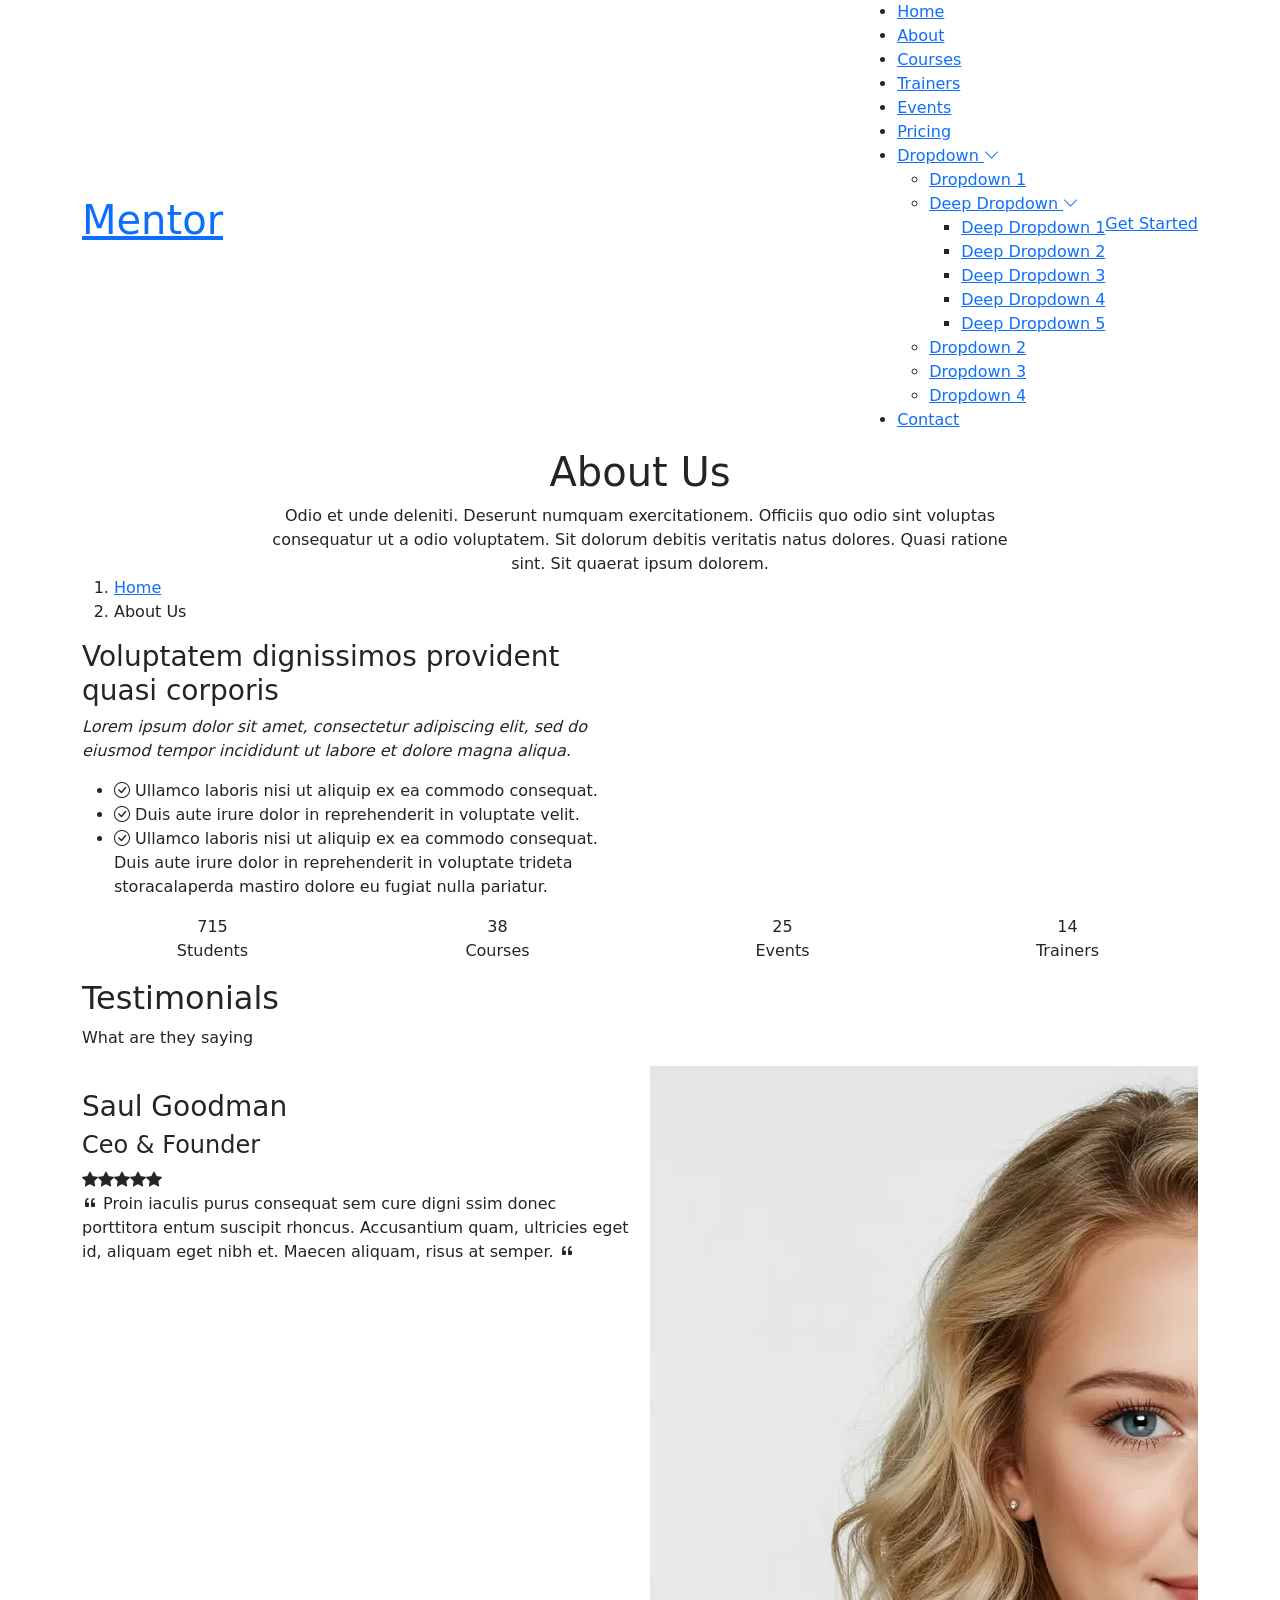
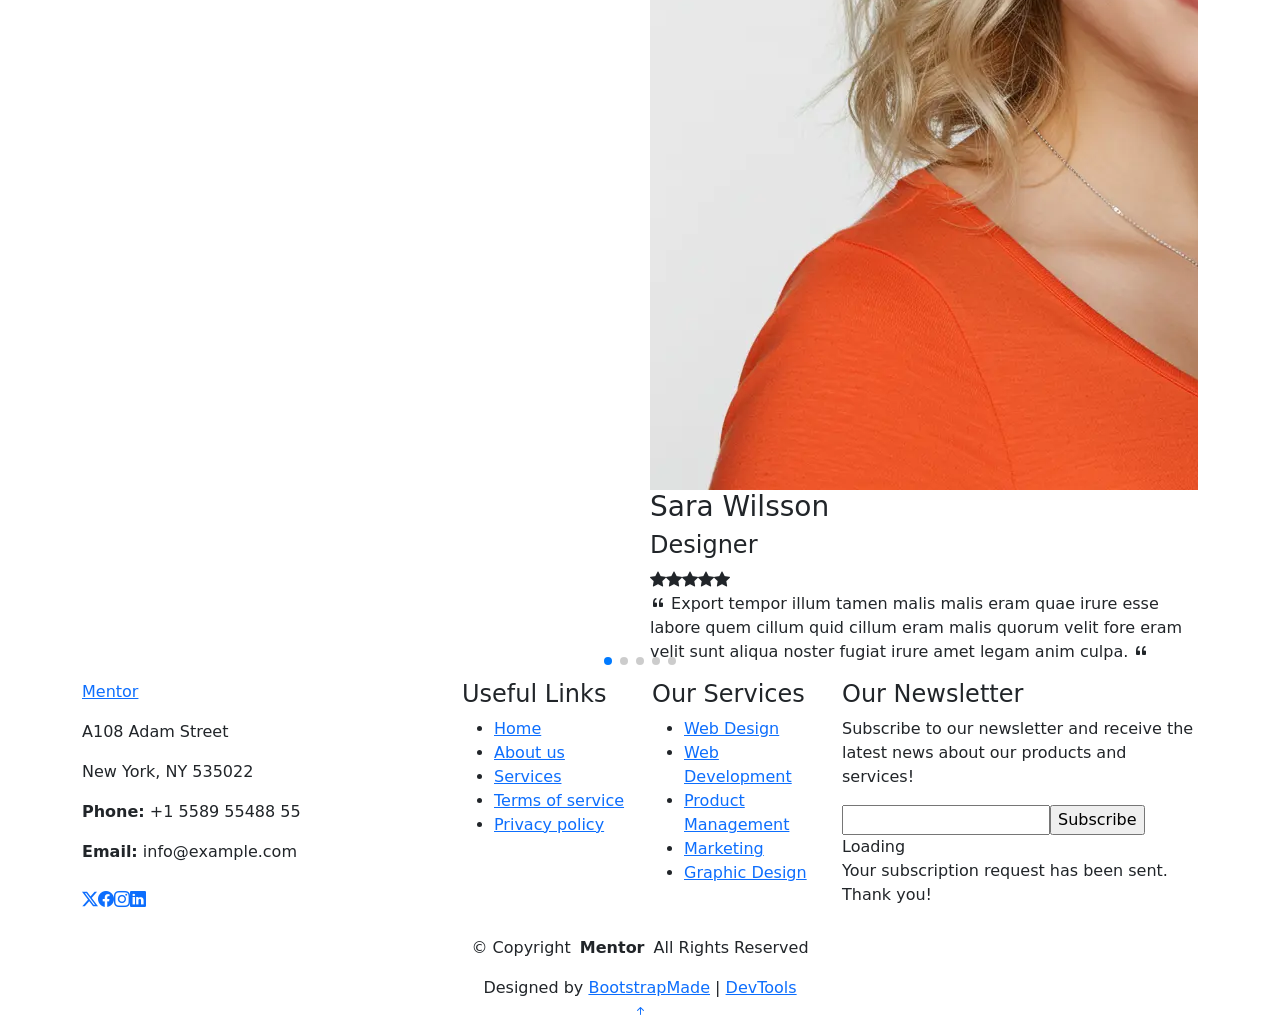
==== about.html @ 48467b6d "first commit" ====
<!DOCTYPE html>
<html lang="en">

<head>
  <meta charset="utf-8">
  <meta content="width=device-width, initial-scale=1.0" name="viewport">
  <title>About - Mentor Bootstrap Template</title>
  <meta name="description" content="">
  <meta name="keywords" content="">

  <!-- Favicons -->
  <link href="assets/img/favicon.png" rel="icon">
  <link href="assets/img/apple-touch-icon.png" rel="apple-touch-icon">

  <!-- Fonts -->
  <link href="https://fonts.googleapis.com" rel="preconnect">
  <link href="https://fonts.gstatic.com" rel="preconnect" crossorigin>
  <link href="https://fonts.googleapis.com/css2?family=Open+Sans:ital,wght@0,300;0,400;0,500;0,600;0,700;0,800;1,300;1,400;1,500;1,600;1,700;1,800&family=Poppins:ital,wght@0,100;0,200;0,300;0,400;0,500;0,600;0,700;0,800;0,900;1,100;1,200;1,300;1,400;1,500;1,600;1,700;1,800;1,900&family=Raleway:ital,wght@0,100;0,200;0,300;0,400;0,500;0,600;0,700;0,800;0,900;1,100;1,200;1,300;1,400;1,500;1,600;1,700;1,800;1,900&display=swap" rel="stylesheet">

  <!-- Vendor CSS Files -->
  <link href="assets/vendor/bootstrap/css/bootstrap.min.css" rel="stylesheet">
  <link href="assets/vendor/bootstrap-icons/bootstrap-icons.css" rel="stylesheet">
  <link href="assets/vendor/aos/aos.css" rel="stylesheet">
  <link href="assets/vendor/glightbox/css/glightbox.min.css" rel="stylesheet">
  <link href="assets/vendor/swiper/swiper-bundle.min.css" rel="stylesheet">

  <!-- Main CSS File -->
  <link href="assets/css/main.css" rel="stylesheet">

  <!-- =======================================================
  * Template Name: Mentor
  * Template URL: https://bootstrapmade.com/mentor-free-education-bootstrap-theme/
  * Updated: Jul 07 2025 with Bootstrap v5.3.7
  * Author: BootstrapMade.com
  * License: https://bootstrapmade.com/license/
  ======================================================== -->
</head>

<body class="about-page">

  <header id="header" class="header d-flex align-items-center sticky-top">
    <div class="container-fluid container-xl position-relative d-flex align-items-center">

      <a href="index.html" class="logo d-flex align-items-center me-auto">
        <!-- Uncomment the line below if you also wish to use an image logo -->
        <!-- <img src="assets/img/logo.webp" alt=""> -->
        <h1 class="sitename">Mentor</h1>
      </a>

      <nav id="navmenu" class="navmenu">
        <ul>
          <li><a href="index.html">Home<br></a></li>
          <li><a href="about.html" class="active">About</a></li>
          <li><a href="courses.html">Courses</a></li>
          <li><a href="trainers.html">Trainers</a></li>
          <li><a href="events.html">Events</a></li>
          <li><a href="pricing.html">Pricing</a></li>
          <li class="dropdown"><a href="#"><span>Dropdown</span> <i class="bi bi-chevron-down toggle-dropdown"></i></a>
            <ul>
              <li><a href="#">Dropdown 1</a></li>
              <li class="dropdown"><a href="#"><span>Deep Dropdown</span> <i class="bi bi-chevron-down toggle-dropdown"></i></a>
                <ul>
                  <li><a href="#">Deep Dropdown 1</a></li>
                  <li><a href="#">Deep Dropdown 2</a></li>
                  <li><a href="#">Deep Dropdown 3</a></li>
                  <li><a href="#">Deep Dropdown 4</a></li>
                  <li><a href="#">Deep Dropdown 5</a></li>
                </ul>
              </li>
              <li><a href="#">Dropdown 2</a></li>
              <li><a href="#">Dropdown 3</a></li>
              <li><a href="#">Dropdown 4</a></li>
            </ul>
          </li>
          <li><a href="contact.html">Contact</a></li>
        </ul>
        <i class="mobile-nav-toggle d-xl-none bi bi-list"></i>
      </nav>

      <a class="btn-getstarted" href="courses.html">Get Started</a>

    </div>
  </header>

  <main class="main">

    <!-- Page Title -->
    <div class="page-title" data-aos="fade">
      <div class="heading">
        <div class="container">
          <div class="row d-flex justify-content-center text-center">
            <div class="col-lg-8">
              <h1>About Us<br></h1>
              <p class="mb-0">Odio et unde deleniti. Deserunt numquam exercitationem. Officiis quo odio sint voluptas consequatur ut a odio voluptatem. Sit dolorum debitis veritatis natus dolores. Quasi ratione sint. Sit quaerat ipsum dolorem.</p>
            </div>
          </div>
        </div>
      </div>
      <nav class="breadcrumbs">
        <div class="container">
          <ol>
            <li><a href="index.html">Home</a></li>
            <li class="current">About Us<br></li>
          </ol>
        </div>
      </nav>
    </div><!-- End Page Title -->

    <!-- About Us Section -->
    <section id="about-us" class="section about-us">

      <div class="container">

        <div class="row gy-4">

          <div class="col-lg-6 order-1 order-lg-2" data-aos="fade-up" data-aos-delay="100">
            <img src="assets/img/about/about-1.webp" class="img-fluid" alt="">
          </div>

          <div class="col-lg-6 order-2 order-lg-1 content" data-aos="fade-up" data-aos-delay="200">
            <h3>Voluptatem dignissimos provident quasi corporis</h3>
            <p class="fst-italic">
              Lorem ipsum dolor sit amet, consectetur adipiscing elit, sed do eiusmod tempor incididunt ut labore et dolore
              magna aliqua.
            </p>
            <ul>
              <li><i class="bi bi-check-circle"></i> <span>Ullamco laboris nisi ut aliquip ex ea commodo consequat.</span></li>
              <li><i class="bi bi-check-circle"></i> <span>Duis aute irure dolor in reprehenderit in voluptate velit.</span></li>
              <li><i class="bi bi-check-circle"></i> <span>Ullamco laboris nisi ut aliquip ex ea commodo consequat. Duis aute irure dolor in reprehenderit in voluptate trideta storacalaperda mastiro dolore eu fugiat nulla pariatur.</span></li>
            </ul>
          </div>

        </div>

      </div>

    </section><!-- /About Us Section -->

    <!-- Counts Section -->
    <section id="counts" class="section counts light-background">

      <div class="container" data-aos="fade-up" data-aos-delay="100">

        <div class="row gy-4">

          <div class="col-lg-3 col-md-6">
            <div class="stats-item text-center w-100 h-100">
              <span data-purecounter-start="0" data-purecounter-end="1232" data-purecounter-duration="1" class="purecounter"></span>
              <p>Students</p>
            </div>
          </div><!-- End Stats Item -->

          <div class="col-lg-3 col-md-6">
            <div class="stats-item text-center w-100 h-100">
              <span data-purecounter-start="0" data-purecounter-end="64" data-purecounter-duration="1" class="purecounter"></span>
              <p>Courses</p>
            </div>
          </div><!-- End Stats Item -->

          <div class="col-lg-3 col-md-6">
            <div class="stats-item text-center w-100 h-100">
              <span data-purecounter-start="0" data-purecounter-end="42" data-purecounter-duration="1" class="purecounter"></span>
              <p>Events</p>
            </div>
          </div><!-- End Stats Item -->

          <div class="col-lg-3 col-md-6">
            <div class="stats-item text-center w-100 h-100">
              <span data-purecounter-start="0" data-purecounter-end="24" data-purecounter-duration="1" class="purecounter"></span>
              <p>Trainers</p>
            </div>
          </div><!-- End Stats Item -->

        </div>

      </div>

    </section><!-- /Counts Section -->

    <!-- Testimonials Section -->
    <section id="testimonials" class="testimonials section">

      <!-- Section Title -->
      <div class="container section-title" data-aos="fade-up">
        <h2>Testimonials</h2>
        <p>What are they saying</p>
      </div><!-- End Section Title -->

      <div class="container" data-aos="fade-up" data-aos-delay="100">

        <div class="swiper init-swiper">
          <script type="application/json" class="swiper-config">
            {
              "loop": true,
              "speed": 600,
              "autoplay": {
                "delay": 5000
              },
              "slidesPerView": "auto",
              "pagination": {
                "el": ".swiper-pagination",
                "type": "bullets",
                "clickable": true
              },
              "breakpoints": {
                "320": {
                  "slidesPerView": 1,
                  "spaceBetween": 40
                },
                "1200": {
                  "slidesPerView": 2,
                  "spaceBetween": 20
                }
              }
            }
          </script>
          <div class="swiper-wrapper">

            <div class="swiper-slide">
              <div class="testimonial-wrap">
                <div class="testimonial-item">
                  <img src="assets/img/person/person-m-9.webp" class="testimonial-img" alt="">
                  <h3>Saul Goodman</h3>
                  <h4>Ceo &amp; Founder</h4>
                  <div class="stars">
                    <i class="bi bi-star-fill"></i><i class="bi bi-star-fill"></i><i class="bi bi-star-fill"></i><i class="bi bi-star-fill"></i><i class="bi bi-star-fill"></i>
                  </div>
                  <p>
                    <i class="bi bi-quote quote-icon-left"></i>
                    <span>Proin iaculis purus consequat sem cure digni ssim donec porttitora entum suscipit rhoncus. Accusantium quam, ultricies eget id, aliquam eget nibh et. Maecen aliquam, risus at semper.</span>
                    <i class="bi bi-quote quote-icon-right"></i>
                  </p>
                </div>
              </div>
            </div><!-- End testimonial item -->

            <div class="swiper-slide">
              <div class="testimonial-wrap">
                <div class="testimonial-item">
                  <img src="assets/img/person/person-f-5.webp" class="testimonial-img" alt="">
                  <h3>Sara Wilsson</h3>
                  <h4>Designer</h4>
                  <div class="stars">
                    <i class="bi bi-star-fill"></i><i class="bi bi-star-fill"></i><i class="bi bi-star-fill"></i><i class="bi bi-star-fill"></i><i class="bi bi-star-fill"></i>
                  </div>
                  <p>
                    <i class="bi bi-quote quote-icon-left"></i>
                    <span>Export tempor illum tamen malis malis eram quae irure esse labore quem cillum quid cillum eram malis quorum velit fore eram velit sunt aliqua noster fugiat irure amet legam anim culpa.</span>
                    <i class="bi bi-quote quote-icon-right"></i>
                  </p>
                </div>
              </div>
            </div><!-- End testimonial item -->

            <div class="swiper-slide">
              <div class="testimonial-wrap">
                <div class="testimonial-item">
                  <img src="assets/img/person/person-f-12.webp" class="testimonial-img" alt="">
                  <h3>Jena Karlis</h3>
                  <h4>Store Owner</h4>
                  <div class="stars">
                    <i class="bi bi-star-fill"></i><i class="bi bi-star-fill"></i><i class="bi bi-star-fill"></i><i class="bi bi-star-fill"></i><i class="bi bi-star-fill"></i>
                  </div>
                  <p>
                    <i class="bi bi-quote quote-icon-left"></i>
                    <span>Enim nisi quem export duis labore cillum quae magna enim sint quorum nulla quem veniam duis minim tempor labore quem eram duis noster aute amet eram fore quis sint minim.</span>
                    <i class="bi bi-quote quote-icon-right"></i>
                  </p>
                </div>
              </div>
            </div><!-- End testimonial item -->

            <div class="swiper-slide">
              <div class="testimonial-wrap">
                <div class="testimonial-item">
                  <img src="assets/img/person/person-m-12.webp" class="testimonial-img" alt="">
                  <h3>Matt Brandon</h3>
                  <h4>Freelancer</h4>
                  <div class="stars">
                    <i class="bi bi-star-fill"></i><i class="bi bi-star-fill"></i><i class="bi bi-star-fill"></i><i class="bi bi-star-fill"></i><i class="bi bi-star-fill"></i>
                  </div>
                  <p>
                    <i class="bi bi-quote quote-icon-left"></i>
                    <span>Fugiat enim eram quae cillum dolore dolor amet nulla culpa multos export minim fugiat minim velit minim dolor enim duis veniam ipsum anim magna sunt elit fore quem dolore labore illum veniam.</span>
                    <i class="bi bi-quote quote-icon-right"></i>
                  </p>
                </div>
              </div>
            </div><!-- End testimonial item -->

            <div class="swiper-slide">
              <div class="testimonial-wrap">
                <div class="testimonial-item">
                  <img src="assets/img/person/person-m-13.webp" class="testimonial-img" alt="">
                  <h3>John Larson</h3>
                  <h4>Entrepreneur</h4>
                  <div class="stars">
                    <i class="bi bi-star-fill"></i><i class="bi bi-star-fill"></i><i class="bi bi-star-fill"></i><i class="bi bi-star-fill"></i><i class="bi bi-star-fill"></i>
                  </div>
                  <p>
                    <i class="bi bi-quote quote-icon-left"></i>
                    <span>Quis quorum aliqua sint quem legam fore sunt eram irure aliqua veniam tempor noster veniam enim culpa labore duis sunt culpa nulla illum cillum fugiat legam esse veniam culpa fore nisi cillum quid.</span>
                    <i class="bi bi-quote quote-icon-right"></i>
                  </p>
                </div>
              </div>
            </div><!-- End testimonial item -->

          </div>
          <div class="swiper-pagination"></div>
        </div>

      </div>

    </section><!-- /Testimonials Section -->

  </main>

  <footer id="footer" class="footer position-relative light-background">

    <div class="container footer-top">
      <div class="row gy-4">
        <div class="col-lg-4 col-md-6 footer-about">
          <a href="index.html" class="logo d-flex align-items-center">
            <span class="sitename">Mentor</span>
          </a>
          <div class="footer-contact pt-3">
            <p>A108 Adam Street</p>
            <p>New York, NY 535022</p>
            <p class="mt-3"><strong>Phone:</strong> <span>+1 5589 55488 55</span></p>
            <p><strong>Email:</strong> <span>info@example.com</span></p>
          </div>
          <div class="social-links d-flex mt-4">
            <a href=""><i class="bi bi-twitter-x"></i></a>
            <a href=""><i class="bi bi-facebook"></i></a>
            <a href=""><i class="bi bi-instagram"></i></a>
            <a href=""><i class="bi bi-linkedin"></i></a>
          </div>
        </div>

        <div class="col-lg-2 col-md-3 footer-links">
          <h4>Useful Links</h4>
          <ul>
            <li><a href="#">Home</a></li>
            <li><a href="#">About us</a></li>
            <li><a href="#">Services</a></li>
            <li><a href="#">Terms of service</a></li>
            <li><a href="#">Privacy policy</a></li>
          </ul>
        </div>

        <div class="col-lg-2 col-md-3 footer-links">
          <h4>Our Services</h4>
          <ul>
            <li><a href="#">Web Design</a></li>
            <li><a href="#">Web Development</a></li>
            <li><a href="#">Product Management</a></li>
            <li><a href="#">Marketing</a></li>
            <li><a href="#">Graphic Design</a></li>
          </ul>
        </div>

        <div class="col-lg-4 col-md-12 footer-newsletter">
          <h4>Our Newsletter</h4>
          <p>Subscribe to our newsletter and receive the latest news about our products and services!</p>
          <form action="#" method="post" class="email-form">
            <div class="newsletter-form"><input type="email" name="email"><input type="submit" value="Subscribe"></div>
            <div class="loading">Loading</div>
            <div class="error-message"></div>
            <div class="sent-message">Your subscription request has been sent. Thank you!</div>
          </form>
        </div>

      </div>
    </div>

    <div class="container copyright text-center mt-4">
      <p>© <span>Copyright</span> <strong class="px-1 sitename">Mentor</strong> <span>All Rights Reserved</span></p>
      <div class="credits">
        <!-- All the links in the footer should remain intact. -->
        <!-- You can delete the links only if you've purchased the pro version. -->
        <!-- Licensing information: https://bootstrapmade.com/license/ -->
        Designed by <a href="https://bootstrapmade.com/">BootstrapMade</a> | <a href="https://bootstrapmade.com/tools/">DevTools</a>
      </div>
    </div>

  </footer>

  <!-- Scroll Top -->
  <a href="#" id="scroll-top" class="scroll-top d-flex align-items-center justify-content-center"><i class="bi bi-arrow-up-short"></i></a>

  <!-- Preloader -->
  <div id="preloader"></div>

  <!-- Vendor JS Files -->
  <script src="assets/vendor/bootstrap/js/bootstrap.bundle.min.js"></script>
  <script src="assets/vendor/aos/aos.js"></script>
  <script src="assets/vendor/glightbox/js/glightbox.min.js"></script>
  <script src="assets/vendor/purecounter/purecounter_vanilla.js"></script>
  <script src="assets/vendor/swiper/swiper-bundle.min.js"></script>

  <!-- Main JS File -->
  <script src="assets/js/main.js"></script>

</body>

</html>
---- assets/css/main.css ----
/**
* Template Name: Mentor
* Template URL: https://bootstrapmade.com/mentor-free-education-bootstrap-theme/
* Updated: Jul 07 2025 with Bootstrap v5.3.7
* Author: BootstrapMade.com
* License: https://bootstrapmade.com/license/
*/

/*--------------------------------------------------------------
# Font & Color Variables
# Help: https://bootstrapmade.com/color-system/
--------------------------------------------------------------*/
/* Fonts */
:root {
  --default-font: "Open Sans",  system-ui, -apple-system, "Segoe UI", Roboto, "Helvetica Neue", Arial, "Noto Sans", "Liberation Sans", sans-serif, "Apple Color Emoji", "Segoe UI Emoji", "Segoe UI Symbol", "Noto Color Emoji";
  --heading-font: "Raleway",  sans-serif;
  --nav-font: "Poppins",  sans-serif;
}

/* Global Colors - The following color variables are used throughout the website. Updating them here will change the color scheme of the entire website */
:root { 
  --background-color: #ffffff; /* Background color for the entire website, including individual sections */
  --default-color: #444444; /* Default color used for the majority of the text content across the entire website */
  --heading-color: #37423b; /* Color for headings, subheadings and title throughout the website */
  --accent-color: #5fcf80; /* Accent color that represents your brand on the website. It's used for buttons, links, and other elements that need to stand out */
  --surface-color: #ffffff; /* The surface color is used as a background of boxed elements within sections, such as cards, icon boxes, or other elements that require a visual separation from the global background. */
  --contrast-color: #ffffff; /* Contrast color for text, ensuring readability against backgrounds of accent, heading, or default colors. */
}

/* Nav Menu Colors - The following color variables are used specifically for the navigation menu. They are separate from the global colors to allow for more customization options */
:root {
  --nav-color: #272828;  /* The default color of the main navmenu links */
  --nav-hover-color: #5fcf80; /* Applied to main navmenu links when they are hovered over or active */
  --nav-mobile-background-color: #ffffff; /* Used as the background color for mobile navigation menu */
  --nav-dropdown-background-color: #ffffff; /* Used as the background color for dropdown items that appear when hovering over primary navigation items */
  --nav-dropdown-color: #272828; /* Used for navigation links of the dropdown items in the navigation menu. */
  --nav-dropdown-hover-color: #5fcf80; /* Similar to --nav-hover-color, this color is applied to dropdown navigation links when they are hovered over. */
}

/* Color Presets - These classes override global colors when applied to any section or element, providing reuse of the sam color scheme. */

.light-background {
  --background-color: #f9f9f9;
  --surface-color: #ffffff;
}

.dark-background {
  --background-color: #060606;
  --default-color: #ffffff;
  --heading-color: #ffffff;
  --surface-color: #252525;
  --contrast-color: #ffffff;
}

/* Smooth scroll */
:root {
  scroll-behavior: smooth;
}

/*--------------------------------------------------------------
# General Styling & Shared Classes
--------------------------------------------------------------*/
body {
  color: var(--default-color);
  background-color: var(--background-color);
  font-family: var(--default-font);
}

a {
  color: var(--accent-color);
  text-decoration: none;
  transition: 0.3s;
}

a:hover {
  color: color-mix(in srgb, var(--accent-color), transparent 25%);
  text-decoration: none;
}

h1,
h2,
h3,
h4,
h5,
h6 {
  color: var(--heading-color);
  font-family: var(--heading-font);
}

/* Email Form Messages
------------------------------*/
.email-form .error-message {
  display: none;
  background: #df1529;
  color: #ffffff;
  text-align: left;
  padding: 15px;
  margin-bottom: 24px;
  font-weight: 600;
}

.email-form .sent-message {
  display: none;
  color: #ffffff;
  background: #059652;
  text-align: center;
  padding: 15px;
  margin-bottom: 24px;
  font-weight: 600;
}

.email-form .loading {
  display: none;
  background: var(--surface-color);
  text-align: center;
  padding: 15px;
  margin-bottom: 24px;
}

.email-form .loading:before {
  content: "";
  display: inline-block;
  border-radius: 50%;
  width: 24px;
  height: 24px;
  margin: 0 10px -6px 0;
  border: 3px solid var(--accent-color);
  border-top-color: var(--surface-color);
  animation: email-form-loading 1s linear infinite;
}

@keyframes email-form-loading {
  0% {
    transform: rotate(0deg);
  }

  100% {
    transform: rotate(360deg);
  }
}

/* Pulsating Play Button
------------------------------*/
.pulsating-play-btn {
  width: 94px;
  height: 94px;
  background: radial-gradient(var(--accent-color) 50%, color-mix(in srgb, var(--accent-color), transparent 75%) 52%);
  border-radius: 50%;
  display: block;
  position: relative;
  overflow: hidden;
}

.pulsating-play-btn:before {
  content: "";
  position: absolute;
  width: 120px;
  height: 120px;
  animation-delay: 0s;
  animation: pulsate-play-btn 2s;
  animation-direction: forwards;
  animation-iteration-count: infinite;
  animation-timing-function: steps;
  opacity: 1;
  border-radius: 50%;
  border: 5px solid color-mix(in srgb, var(--accent-color), transparent 30%);
  top: -15%;
  left: -15%;
  background: rgba(198, 16, 0, 0);
}

.pulsating-play-btn:after {
  content: "";
  position: absolute;
  left: 50%;
  top: 50%;
  transform: translateX(-40%) translateY(-50%);
  width: 0;
  height: 0;
  border-top: 10px solid transparent;
  border-bottom: 10px solid transparent;
  border-left: 15px solid #fff;
  z-index: 100;
  transition: all 400ms cubic-bezier(0.55, 0.055, 0.675, 0.19);
}

.pulsating-play-btn:hover:before {
  content: "";
  position: absolute;
  left: 50%;
  top: 50%;
  transform: translateX(-40%) translateY(-50%);
  width: 0;
  height: 0;
  border: none;
  border-top: 10px solid transparent;
  border-bottom: 10px solid transparent;
  border-left: 15px solid #fff;
  z-index: 200;
  animation: none;
  border-radius: 0;
}

.pulsating-play-btn:hover:after {
  border-left: 15px solid var(--accent-color);
  transform: scale(20);
}

@keyframes pulsate-play-btn {
  0% {
    transform: scale(0.6, 0.6);
    opacity: 1;
  }

  100% {
    transform: scale(1, 1);
    opacity: 0;
  }
}

/*--------------------------------------------------------------
# Global Header
--------------------------------------------------------------*/
.header {
  color: var(--default-color);
  background-color: var(--background-color);
  padding: 15px 0;
  transition: all 0.5s;
  z-index: 997;
}

.header .logo {
  line-height: 1;
}

.header .logo img {
  max-height: 36px;
  margin-right: 8px;
}

.header .logo h1 {
  font-weight: 700;
  font-size: 30px;
  margin: 0;
  letter-spacing: 1px;
  text-transform: uppercase;
  color: var(--accent-color);
}

.header .btn-getstarted,
.header .btn-getstarted:focus {
  color: var(--contrast-color);
  background: var(--accent-color);
  font-size: 14px;
  padding: 8px 25px;
  margin: 0 0 0 30px;
  border-radius: 50px;
  transition: 0.3s;
}

.header .btn-getstarted:hover,
.header .btn-getstarted:focus:hover {
  color: var(--contrast-color);
  background: color-mix(in srgb, var(--accent-color), transparent 15%);
}

@media (max-width: 1200px) {
  .header .logo {
    order: 1;
  }

  .header .btn-getstarted {
    order: 2;
    margin: 0 15px 0 0;
    padding: 6px 15px;
  }

  .header .navmenu {
    order: 3;
  }
}

.scrolled .header {
  box-shadow: 0px 0 18px rgba(0, 0, 0, 0.1);
}

/*--------------------------------------------------------------
# Navigation Menu
--------------------------------------------------------------*/
/* Navmenu - Desktop */
@media (min-width: 1200px) {
  .navmenu {
    padding: 0;
  }

  .navmenu ul {
    margin: 0;
    padding: 0;
    display: flex;
    list-style: none;
    align-items: center;
  }

  .navmenu li {
    position: relative;
  }

  .navmenu a,
  .navmenu a:focus {
    color: var(--nav-color);
    padding: 18px 15px;
    font-size: 16px;
    font-family: var(--nav-font);
    font-weight: 400;
    display: flex;
    align-items: center;
    justify-content: space-between;
    white-space: nowrap;
    transition: 0.3s;
  }

  .navmenu a i,
  .navmenu a:focus i {
    font-size: 12px;
    line-height: 0;
    margin-left: 5px;
    transition: 0.3s;
  }

  .navmenu li:last-child a {
    padding-right: 0;
  }

  .navmenu li:hover>a,
  .navmenu .active,
  .navmenu .active:focus {
    color: var(--nav-hover-color);
  }

  .navmenu .dropdown ul {
    margin: 0;
    padding: 10px 0;
    background: var(--nav-dropdown-background-color);
    display: block;
    position: absolute;
    visibility: hidden;
    left: 14px;
    top: 130%;
    opacity: 0;
    transition: 0.3s;
    border-radius: 4px;
    z-index: 99;
    box-shadow: 0px 0px 30px rgba(0, 0, 0, 0.1);
  }

  .navmenu .dropdown ul li {
    min-width: 200px;
  }

  .navmenu .dropdown ul a {
    padding: 10px 20px;
    font-size: 15px;
    text-transform: none;
    color: var(--nav-dropdown-color);
  }

  .navmenu .dropdown ul a i {
    font-size: 12px;
  }

  .navmenu .dropdown ul a:hover,
  .navmenu .dropdown ul .active:hover,
  .navmenu .dropdown ul li:hover>a {
    color: var(--nav-dropdown-hover-color);
  }

  .navmenu .dropdown:hover>ul {
    opacity: 1;
    top: 100%;
    visibility: visible;
  }

  .navmenu .dropdown .dropdown ul {
    top: 0;
    left: -90%;
    visibility: hidden;
  }

  .navmenu .dropdown .dropdown:hover>ul {
    opacity: 1;
    top: 0;
    left: -100%;
    visibility: visible;
  }
}

/* Navmenu - Mobile */
@media (max-width: 1199px) {
  .mobile-nav-toggle {
    color: var(--nav-color);
    font-size: 28px;
    line-height: 0;
    margin-right: 10px;
    cursor: pointer;
    transition: color 0.3s;
  }

  .navmenu {
    padding: 0;
    z-index: 9997;
  }

  .navmenu ul {
    display: none;
    list-style: none;
    position: absolute;
    inset: 60px 20px 20px 20px;
    padding: 10px 0;
    margin: 0;
    border-radius: 6px;
    background-color: var(--nav-mobile-background-color);
    border: 1px solid color-mix(in srgb, var(--default-color), transparent 90%);
    box-shadow: none;
    overflow-y: auto;
    transition: 0.3s;
    z-index: 9998;
  }

  .navmenu a,
  .navmenu a:focus {
    color: var(--nav-dropdown-color);
    padding: 10px 20px;
    font-family: var(--nav-font);
    font-size: 17px;
    font-weight: 500;
    display: flex;
    align-items: center;
    justify-content: space-between;
    white-space: nowrap;
    transition: 0.3s;
  }

  .navmenu a i,
  .navmenu a:focus i {
    font-size: 12px;
    line-height: 0;
    margin-left: 5px;
    width: 30px;
    height: 30px;
    display: flex;
    align-items: center;
    justify-content: center;
    border-radius: 50%;
    transition: 0.3s;
    background-color: color-mix(in srgb, var(--accent-color), transparent 90%);
  }

  .navmenu a i:hover,
  .navmenu a:focus i:hover {
    background-color: var(--accent-color);
    color: var(--contrast-color);
  }

  .navmenu a:hover,
  .navmenu .active,
  .navmenu .active:focus {
    color: var(--nav-dropdown-hover-color);
  }

  .navmenu .active i,
  .navmenu .active:focus i {
    background-color: var(--accent-color);
    color: var(--contrast-color);
    transform: rotate(180deg);
  }

  .navmenu .dropdown ul {
    position: static;
    display: none;
    z-index: 99;
    padding: 10px 0;
    margin: 10px 20px;
    background-color: var(--nav-dropdown-background-color);
    transition: all 0.5s ease-in-out;
  }

  .navmenu .dropdown ul ul {
    background-color: rgba(33, 37, 41, 0.1);
  }

  .navmenu .dropdown>.dropdown-active {
    display: block;
    background-color: rgba(33, 37, 41, 0.03);
  }

  .mobile-nav-active {
    overflow: hidden;
  }

  .mobile-nav-active .mobile-nav-toggle {
    color: #fff;
    position: absolute;
    font-size: 32px;
    top: 15px;
    right: 15px;
    margin-right: 0;
    z-index: 9999;
  }

  .mobile-nav-active .navmenu {
    position: fixed;
    overflow: hidden;
    inset: 0;
    background: rgba(33, 37, 41, 0.8);
    transition: 0.3s;
  }

  .mobile-nav-active .navmenu>ul {
    display: block;
  }
}

/*--------------------------------------------------------------
# Global Footer
--------------------------------------------------------------*/
.footer {
  color: var(--default-color);
  background-color: var(--background-color);
  font-size: 14px;
  padding-bottom: 50px;
  position: relative;
}

.footer .footer-top {
  padding-top: 50px;
}

.footer .footer-about .logo {
  margin-bottom: 0;
}

.footer .footer-about .logo img {
  max-height: 40px;
  margin-right: 6px;
}

.footer .footer-about .logo span {
  font-size: 26px;
  font-weight: 700;
  letter-spacing: 1px;
  font-family: var(--heading-font);
  color: var(--heading-color);
}

.footer .footer-about p {
  font-size: 14px;
  font-family: var(--heading-font);
}

.footer .social-links a {
  display: flex;
  align-items: center;
  justify-content: center;
  width: 40px;
  height: 40px;
  border-radius: 50%;
  border: 1px solid color-mix(in srgb, var(--default-color), transparent 50%);
  font-size: 16px;
  color: color-mix(in srgb, var(--default-color), transparent 30%);
  margin-right: 10px;
  transition: 0.3s;
}

.footer .social-links a:hover {
  color: var(--accent-color);
  border-color: var(--accent-color);
}

.footer h4 {
  font-size: 16px;
  font-weight: bold;
  position: relative;
  padding-bottom: 12px;
}

.footer .footer-links {
  margin-bottom: 30px;
}

.footer .footer-links ul {
  list-style: none;
  padding: 0;
  margin: 0;
}

.footer .footer-links ul i {
  padding-right: 2px;
  font-size: 12px;
  line-height: 0;
}

.footer .footer-links ul li {
  padding: 10px 0;
  display: flex;
  align-items: center;
}

.footer .footer-links ul li:first-child {
  padding-top: 0;
}

.footer .footer-links ul a {
  color: color-mix(in srgb, var(--default-color), transparent 30%);
  display: inline-block;
  line-height: 1;
}

.footer .footer-links ul a:hover {
  color: var(--accent-color);
}

.footer .footer-contact p {
  margin-bottom: 5px;
}

.footer .footer-newsletter .newsletter-form {
  margin-top: 30px;
  margin-bottom: 15px;
  padding: 6px 8px;
  position: relative;
  border-radius: 50px;
  border: 1px solid color-mix(in srgb, var(--default-color), transparent 80%);
  display: flex;
  background-color: var(--surface-color);
  transition: 0.3s;
}

.footer .footer-newsletter .newsletter-form:focus-within {
  border-color: var(--accent-color);
}

.footer .footer-newsletter .newsletter-form input[type=email] {
  border: 0;
  padding: 4px 8px;
  width: 100%;
  background-color: var(--surface-color);
  color: var(--default-color);
}

.footer .footer-newsletter .newsletter-form input[type=email]:focus-visible {
  outline: none;
}

.footer .footer-newsletter .newsletter-form input[type=submit] {
  border: 0;
  font-size: 16px;
  padding: 0 20px 2px 20px;
  margin: -7px -8px -7px 0;
  background: var(--accent-color);
  color: var(--contrast-color);
  transition: 0.3s;
  border-radius: 50px;
}

.footer .footer-newsletter .newsletter-form input[type=submit]:hover {
  background: color-mix(in srgb, var(--accent-color), transparent 20%);
}

.footer .copyright {
  padding-top: 25px;
  padding-bottom: 25px;
  background-color: color-mix(in srgb, var(--default-color), transparent 95%);
}

.footer .copyright p {
  margin-bottom: 0;
}

.footer .credits {
  margin-top: 6px;
  font-size: 13px;
}

/*--------------------------------------------------------------
# Preloader
--------------------------------------------------------------*/
#preloader {
  position: fixed;
  inset: 0;
  z-index: 999999;
  overflow: hidden;
  background: var(--background-color);
  transition: all 0.6s ease-out;
}

#preloader:before {
  content: "";
  position: fixed;
  top: calc(50% - 30px);
  left: calc(50% - 30px);
  border: 6px solid #ffffff;
  border-color: var(--accent-color) transparent var(--accent-color) transparent;
  border-radius: 50%;
  width: 60px;
  height: 60px;
  animation: animate-preloader 1.5s linear infinite;
}

@keyframes animate-preloader {
  0% {
    transform: rotate(0deg);
  }

  100% {
    transform: rotate(360deg);
  }
}

/*--------------------------------------------------------------
# Scroll Top Button
--------------------------------------------------------------*/
.scroll-top {
  position: fixed;
  visibility: hidden;
  opacity: 0;
  right: 15px;
  bottom: -15px;
  z-index: 99999;
  background-color: var(--accent-color);
  width: 44px;
  height: 44px;
  border-radius: 50px;
  transition: all 0.4s;
}

.scroll-top i {
  font-size: 24px;
  color: var(--contrast-color);
  line-height: 0;
}

.scroll-top:hover {
  background-color: color-mix(in srgb, var(--accent-color), transparent 20%);
  color: var(--contrast-color);
}

.scroll-top.active {
  visibility: visible;
  opacity: 1;
  bottom: 15px;
}

/*--------------------------------------------------------------
# Disable aos animation delay on mobile devices
--------------------------------------------------------------*/
@media screen and (max-width: 768px) {
  [data-aos-delay] {
    transition-delay: 0 !important;
  }
}

/*--------------------------------------------------------------
# Global Page Titles & Breadcrumbs
--------------------------------------------------------------*/
.page-title {
  --default-color: var(--contrast-color);
  --background-color: var(--accent-color);
  --heading-color: var(--contrast-color);
  color: var(--default-color);
  background-color: var(--background-color);
  position: relative;
}

.page-title .heading {
  padding: 80px 0;
  border-top: 1px solid color-mix(in srgb, var(--default-color), transparent 90%);
}

.page-title .heading h1 {
  font-size: 38px;
  font-weight: 700;
}

.page-title nav {
  background-color: color-mix(in srgb, var(--accent-color) 90%, black 5%);
  padding: 20px 0;
}

.page-title nav a {
  color: var(--default-color);
}

.page-title nav ol {
  display: flex;
  flex-wrap: wrap;
  list-style: none;
  margin: 0;
  font-size: 16px;
  font-weight: 600;
}

.page-title nav ol li+li {
  padding-left: 10px;
}

.page-title nav ol li+li::before {
  content: "/";
  display: inline-block;
  padding-right: 10px;
  color: color-mix(in srgb, var(--default-color), transparent 70%);
}

/*--------------------------------------------------------------
# Global Sections
--------------------------------------------------------------*/
section,
.section {
  color: var(--default-color);
  background-color: var(--background-color);
  padding: 60px 0;
  scroll-margin-top: 900px;
  overflow: clip;
}

@media (max-width: 1199px) {

  section,
  .section {
    scroll-margin-top: 66px;
  }
}

/*--------------------------------------------------------------
# Global Section Titles
--------------------------------------------------------------*/
.section-title {
  padding-bottom: 60px;
  position: relative;
}

.section-title h2 {
  font-size: 14px;
  font-weight: 500;
  padding: 0;
  line-height: 1px;
  margin: 0;
  letter-spacing: 1.5px;
  text-transform: uppercase;
  color: color-mix(in srgb, var(--default-color), transparent 50%);
  position: relative;
}

.section-title h2::after {
  content: "";
  width: 120px;
  height: 1px;
  display: inline-block;
  background: var(--accent-color);
  margin: 4px 10px;
}

.section-title p {
  color: var(--heading-color);
  margin: 0;
  font-size: 36px;
  font-weight: 700;
  font-family: var(--nav-font);
  text-transform: uppercase;
}

/*--------------------------------------------------------------
# Hero Section
--------------------------------------------------------------*/
.hero {
  width: 100%;
  min-height: 80vh;
  position: relative;
  padding: 80px 0;
  display: flex;
  align-items: center;
  justify-content: center;
  color: var(--default-color);
}

.hero img {
  position: absolute;
  inset: 0;
  display: block;
  width: 100%;
  height: 100%;
  object-fit: cover;
  z-index: 1;
}

.hero:before {
  content: "";
  background: color-mix(in srgb, var(--background-color), transparent 60%);
  position: absolute;
  inset: 0;
  z-index: 2;
}

.hero .container {
  position: relative;
  z-index: 3;
}

.hero h2 {
  margin: 0;
  font-size: 48px;
  font-weight: 700;
}

.hero p {
  color: color-mix(in srgb, var(--default-color), transparent 20%);
  margin: 10px 0 0 0;
  font-size: 24px;
}

.hero .btn-get-started {
  font-weight: 500;
  font-size: 15px;
  letter-spacing: 1px;
  display: inline-block;
  padding: 8px 35px 10px 35px;
  border-radius: 50px;
  transition: 0.4s;
  margin-top: 30px;
  border: 2px solid var(--default-color);
  color: var(--default-color);
}

.hero .btn-get-started:hover {
  background: var(--accent-color);
  border: 2px solid var(--accent-color);
}

@media (max-width: 768px) {
  .hero h2 {
    font-size: 32px;
  }

  .hero p {
    font-size: 18px;
  }
}

/*--------------------------------------------------------------
# About Section
--------------------------------------------------------------*/
.about .content h3 {
  font-size: 2rem;
  font-weight: 700;
}

.about .content ul {
  list-style: none;
  padding: 0;
}

.about .content ul li {
  padding-bottom: 10px;
}

.about .content ul i {
  font-size: 1.25rem;
  margin-right: 4px;
  color: var(--accent-color);
}

.about .content p:last-child {
  margin-bottom: 0;
}

.about .content .read-more {
  background: var(--accent-color);
  color: var(--contrast-color);
  font-family: var(--heading-font);
  font-weight: 500;
  font-size: 15px;
  letter-spacing: 1px;
  padding: 10px 24px 12px 24px;
  border-radius: 50px;
  transition: 0.3s;
  display: inline-flex;
  align-items: center;
  justify-content: center;
}

.about .content .read-more i {
  font-size: 18px;
  margin-left: 5px;
  line-height: 0;
  transition: 0.3s;
}

.about .content .read-more:hover {
  background: color-mix(in srgb, var(--accent-color), transparent 20%);
  padding-right: 19px;
}

.about .content .read-more:hover i {
  margin-left: 10px;
}

/*--------------------------------------------------------------
# Counts Section
--------------------------------------------------------------*/
.counts {
  padding: 25px 0;
}

.counts .stats-item {
  padding: 30px;
  width: 100%;
}

.counts .stats-item span {
  font-size: 48px;
  display: block;
  color: var(--accent-color);
  font-weight: 700;
}

.counts .stats-item p {
  color: color-mix(in srgb, var(--default-color), transparent 40%);
  padding: 0;
  margin: 0;
  font-family: var(--heading-font);
  font-size: 15px;
  font-weight: 600;
}

/*--------------------------------------------------------------
# Why Us Section
--------------------------------------------------------------*/
.why-us .why-box {
  color: var(--contrast-color);
  background: var(--accent-color);
  padding: 30px;
}

.why-us .why-box h3 {
  color: var(--contrast-color);
  font-weight: 700;
  font-size: 34px;
  margin-bottom: 30px;
}

.why-us .why-box p {
  margin-bottom: 30px;
}

.why-us .why-box .more-btn {
  display: inline-block;
  background: color-mix(in srgb, var(--contrast-color), transparent 85%);
  padding: 8px 40px 10px 40px;
  color: var(--contrast-color);
  transition: all ease-in-out 0.4s;
  border-radius: 50px;
}

.why-us .why-box .more-btn i {
  font-size: 14px;
}

.why-us .why-box .more-btn:hover {
  color: var(--accent-color);
  background: var(--surface-color);
}

.why-us .icon-box {
  background-color: var(--surface-color);
  text-align: center;
  padding: 40px 30px;
  width: 100%;
  height: 100%;
  border: 1px solid color-mix(in srgb, var(--default-color), transparent 90%);
}

.why-us .icon-box i {
  color: var(--accent-color);
  font-size: 32px;
  margin-bottom: 30px;
  background: color-mix(in srgb, var(--accent-color), transparent 95%);
  border-radius: 50px;
  display: flex;
  align-items: center;
  justify-content: center;
  width: 72px;
  height: 72px;
  transition: 0.3s;
}

.why-us .icon-box h4 {
  font-size: 20px;
  font-weight: 700;
  margin: 0 0 30px 0;
}

.why-us .icon-box p {
  font-size: 15px;
  color: color-mix(in srgb, var(--default-color), transparent 30%);
}

.why-us .icon-box:hover i {
  color: var(--contrast-color);
  background: var(--accent-color);
}

/*--------------------------------------------------------------
# Features Section
--------------------------------------------------------------*/
.features {
  padding: 10px 0;
}

.features .features-item {
  background-color: var(--surface-color);
  display: flex;
  align-items: center;
  padding: 20px;
  transition: 0.3s;
  border: 1px solid color-mix(in srgb, var(--default-color), transparent 90%);
  position: relative;
}

.features .features-item i {
  font-size: 32px;
  padding-right: 10px;
  line-height: 0;
}

.features .features-item h3 {
  font-weight: 700;
  margin: 0;
  padding: 0;
  line-height: 1;
  font-size: 16px;
}

.features .features-item h3 a {
  color: var(--heading-color);
  transition: 0.3s;
}

.features .features-item:hover {
  border-color: var(--accent-color);
}

.features .features-item:hover h3 a {
  color: var(--accent-color);
}

/*--------------------------------------------------------------
# Courses Section
--------------------------------------------------------------*/
.courses .course-item {
  background-color: var(--surface-color);
  border: 1px solid color-mix(in srgb, var(--default-color), transparent 90%);
  border-radius: 5px;
}

.courses .course-content {
  padding: 15px;
}

.courses .course-content h3 {
  font-weight: 700;
  font-size: 20px;
}

.courses .course-content h3 a {
  color: var(--heading-color);
  transition: 0.3s;
}

.courses .course-content h3 a:hover {
  color: var(--accent-color);
}

.courses .course-content .category {
  background: var(--accent-color);
  color: var(--contrast-color);
  font-size: 14px;
  padding: 6px 14px;
  margin: 0;
  border-radius: 5px;
}

.courses .course-content .price {
  margin: 0;
  font-weight: 700;
  font-size: 18px;
  color: color-mix(in srgb, var(--default-color), transparent 20%);
}

.courses .course-content .description {
  font-size: 14px;
  color: color-mix(in srgb, var(--default-color), transparent 20%);
}

.courses .trainer {
  padding-top: 15px;
  border-top: 1px solid color-mix(in srgb, var(--default-color), transparent 90%);
}

.courses .trainer .trainer-profile img {
  max-width: 50px;
  border-radius: 50px;
}

.courses .trainer .trainer-profile .trainer-link {
  padding-left: 10px;
  font-weight: 600;
  font-size: 16px;
  color: color-mix(in srgb, var(--default-color), transparent 20%);
  transition: 0.3s;
}

.courses .trainer .trainer-profile .trainer-link:hover {
  color: var(--accent-color);
}

.courses .trainer .trainer-rank {
  font-size: 18px;
  color: color-mix(in srgb, var(--default-color), transparent 60%);
}

.courses .trainer .trainer-rank .user-icon {
  font-size: 22px;
}

/*--------------------------------------------------------------
# Trainers Index Section
--------------------------------------------------------------*/
.trainers-index .member {
  background-color: var(--surface-color);
  border: 1px solid color-mix(in srgb, var(--default-color), transparent 90%);
  text-align: center;
  margin-bottom: 20px;
}

.trainers-index .member img {
  margin: -1px -1px 30px -1px;
}

.trainers-index .member .member-content {
  padding: 0 20px 30px 20px;
}

.trainers-index .member h4 {
  font-weight: 700;
  margin-bottom: 2px;
  font-size: 18px;
}

.trainers-index .member span {
  font-style: italic;
  display: block;
  font-size: 13px;
  color: color-mix(in srgb, var(--default-color), transparent 20%);
}

.trainers-index .member p {
  padding-top: 10px;
  font-size: 14px;
  font-style: italic;
  color: color-mix(in srgb, var(--default-color), transparent 40%);
}

.trainers-index .member .social {
  margin-top: 15px;
}

.trainers-index .member .social a {
  color: color-mix(in srgb, var(--default-color), transparent 60%);
  transition: 0.3s;
}

.trainers-index .member .social a:hover {
  color: var(--accent-color);
}

.trainers-index .member .social i {
  font-size: 18px;
  margin: 0 2px;
}

/*--------------------------------------------------------------
# About Us Section
--------------------------------------------------------------*/
.about-us .content h3 {
  font-size: 2rem;
  font-weight: 700;
}

.about-us .content ul {
  list-style: none;
  padding: 0;
}

.about-us .content ul li {
  padding-bottom: 10px;
}

.about-us .content ul i {
  font-size: 1.25rem;
  margin-right: 4px;
  color: var(--accent-color);
}

.about-us .content p:last-child {
  margin-bottom: 0;
}

/*--------------------------------------------------------------
# Testimonials Section
--------------------------------------------------------------*/
.testimonials .testimonial-wrap {
  padding-left: 50px;
}

.testimonials .testimonials-carousel,
.testimonials .testimonials-slider {
  overflow: hidden;
}

.testimonials .testimonial-item {
  background-color: var(--surface-color);
  border: 1px solid color-mix(in srgb, var(--default-color), transparent 90%);
  box-sizing: content-box;
  padding: 30px 30px 30px 60px;
  margin: 30px 15px;
  min-height: 200px;
  position: relative;
}

.testimonials .testimonial-item .testimonial-img {
  width: 90px;
  border-radius: 10px;
  border: 6px solid var(--background-color);
  position: absolute;
  left: -45px;
}

.testimonials .testimonial-item h3 {
  font-size: 18px;
  font-weight: bold;
  margin: 10px 0 5px 0;
}

.testimonials .testimonial-item h4 {
  color: color-mix(in srgb, var(--default-color), transparent 50%);
  font-size: 14px;
  margin: 0;
}

.testimonials .testimonial-item .stars {
  margin: 10px 0;
}

.testimonials .testimonial-item .stars i {
  color: #ffc107;
  margin: 0 1px;
}

.testimonials .testimonial-item .quote-icon-left,
.testimonials .testimonial-item .quote-icon-right {
  color: color-mix(in srgb, var(--accent-color), transparent 60%);
  font-size: 26px;
  line-height: 0;
}

.testimonials .testimonial-item .quote-icon-left {
  display: inline-block;
  left: -5px;
  position: relative;
}

.testimonials .testimonial-item .quote-icon-right {
  display: inline-block;
  right: -5px;
  position: relative;
  top: 10px;
  transform: scale(-1, -1);
}

.testimonials .testimonial-item p {
  font-style: italic;
  margin: 15px auto 15px auto;
}

.testimonials .swiper-wrapper {
  height: auto;
}

.testimonials .swiper-pagination {
  margin-top: 20px;
  position: relative;
}

.testimonials .swiper-pagination .swiper-pagination-bullet {
  width: 12px;
  height: 12px;
  background-color: var(--background-color);
  opacity: 1;
  border: 1px solid var(--accent-color);
}

.testimonials .swiper-pagination .swiper-pagination-bullet-active {
  background-color: var(--accent-color);
}

@media (max-width: 767px) {
  .testimonials .testimonial-wrap {
    padding-left: 0;
  }

  .testimonials .testimonials-carousel,
  .testimonials .testimonials-slider {
    overflow: hidden;
  }

  .testimonials .testimonial-item {
    padding: 30px;
    margin: 15px;
  }

  .testimonials .testimonial-item .testimonial-img {
    position: static;
    left: auto;
  }
}

/*--------------------------------------------------------------
# Course Details Section
--------------------------------------------------------------*/
.course-details .course-header {
  margin-bottom: 40px;
}

.course-details .course-header .course-image {
  margin-bottom: 20px;
  border-radius: 12px;
  overflow: hidden;
}

.course-details .course-header .course-image img {
  width: 100%;
  height: 400px;
  object-fit: cover;
}

.course-details .course-header .course-meta {
  display: flex;
  justify-content: space-between;
  align-items: center;
  flex-wrap: wrap;
  gap: 20px;
}

@media (max-width: 768px) {
  .course-details .course-header .course-meta {
    flex-direction: column;
    align-items: flex-start;
  }
}

.course-details .course-header .instructor {
  display: flex;
  align-items: center;
  gap: 15px;
}

.course-details .course-header .instructor .instructor-avatar {
  width: 60px;
  height: 60px;
  border-radius: 50%;
  object-fit: cover;
}

.course-details .course-header .instructor .instructor-info h6 {
  margin: 0;
  font-size: 16px;
  font-weight: 600;
  color: var(--heading-color);
}

.course-details .course-header .instructor .instructor-info span {
  font-size: 14px;
  color: color-mix(in srgb, var(--default-color), transparent 30%);
}

.course-details .course-header .course-stats {
  display: flex;
  gap: 25px;
}

@media (max-width: 576px) {
  .course-details .course-header .course-stats {
    flex-wrap: wrap;
    gap: 15px;
  }
}

.course-details .course-header .course-stats .stat-item {
  display: flex;
  align-items: center;
  gap: 8px;
  font-size: 14px;
  color: var(--default-color);
}

.course-details .course-header .course-stats .stat-item i {
  color: var(--accent-color);
}

.course-details .course-content {
  margin-bottom: 50px;
}

.course-details .course-content h2 {
  font-size: 32px;
  margin-bottom: 25px;
  color: var(--heading-color);
}

@media (max-width: 768px) {
  .course-details .course-content h2 {
    font-size: 26px;
  }
}

.course-details .course-content .course-description {
  margin-bottom: 40px;
}

.course-details .course-content .course-description p {
  font-size: 16px;
  line-height: 1.7;
  margin-bottom: 15px;
  color: var(--default-color);
}

.course-details .course-content .what-you-learn {
  background-color: var(--surface-color);
  padding: 30px;
  border-radius: 12px;
  border: 1px solid color-mix(in srgb, var(--default-color), transparent 90%);
}

.course-details .course-content .what-you-learn h3 {
  font-size: 24px;
  margin-bottom: 25px;
  color: var(--heading-color);
}

.course-details .course-content .what-you-learn .learn-list {
  list-style: none;
  padding: 0;
  margin: 0;
}

.course-details .course-content .what-you-learn .learn-list li {
  display: flex;
  align-items: flex-start;
  gap: 12px;
  margin-bottom: 15px;
  font-size: 15px;
  line-height: 1.6;
  color: var(--default-color);
}

.course-details .course-content .what-you-learn .learn-list li i {
  color: var(--accent-color);
  font-size: 18px;
  margin-top: 2px;
  flex-shrink: 0;
}

.course-details .course-curriculum {
  margin-bottom: 50px;
}

.course-details .course-curriculum h3 {
  font-size: 24px;
  margin-bottom: 30px;
  color: var(--heading-color);
}

.course-details .course-curriculum .curriculum-section {
  margin-bottom: 25px;
  border: 1px solid color-mix(in srgb, var(--default-color), transparent 90%);
  border-radius: 8px;
  overflow: hidden;
}

.course-details .course-curriculum .curriculum-section .section-header {
  background-color: var(--surface-color);
  padding: 20px;
  display: flex;
  justify-content: space-between;
  align-items: center;
  border-bottom: 1px solid color-mix(in srgb, var(--default-color), transparent 90%);
}

@media (max-width: 576px) {
  .course-details .course-curriculum .curriculum-section .section-header {
    flex-direction: column;
    align-items: flex-start;
    gap: 10px;
  }
}

.course-details .course-curriculum .curriculum-section .section-header h4 {
  font-size: 18px;
  margin: 0;
  color: var(--heading-color);
}

.course-details .course-curriculum .curriculum-section .section-header .lessons-count {
  font-size: 14px;
  color: color-mix(in srgb, var(--default-color), transparent 30%);
}

.course-details .course-curriculum .curriculum-section .lessons {
  padding: 0;
}

.course-details .course-curriculum .curriculum-section .lessons .lesson-item {
  padding: 15px 20px;
  display: flex;
  justify-content: space-between;
  align-items: center;
  border-bottom: 1px solid color-mix(in srgb, var(--default-color), transparent 95%);
  transition: background-color 0.3s;
}

.course-details .course-curriculum .curriculum-section .lessons .lesson-item:hover {
  background-color: color-mix(in srgb, var(--accent-color), transparent 95%);
}

.course-details .course-curriculum .curriculum-section .lessons .lesson-item:last-child {
  border-bottom: none;
}

.course-details .course-curriculum .curriculum-section .lessons .lesson-item .lesson-info {
  display: flex;
  align-items: center;
  gap: 12px;
}

.course-details .course-curriculum .curriculum-section .lessons .lesson-item .lesson-info i {
  color: var(--accent-color);
  font-size: 18px;
}

.course-details .course-curriculum .curriculum-section .lessons .lesson-item .lesson-info span {
  font-size: 15px;
  color: var(--default-color);
}

.course-details .course-curriculum .curriculum-section .lessons .lesson-item .lesson-duration {
  font-size: 14px;
  color: color-mix(in srgb, var(--default-color), transparent 40%);
  font-weight: 500;
}

.course-details .course-sidebar {
  position: sticky;
  top: 100px;
}

.course-details .course-sidebar .pricing-card {
  background-color: var(--surface-color);
  border: 1px solid color-mix(in srgb, var(--default-color), transparent 90%);
  border-radius: 12px;
  padding: 30px;
  text-align: center;
  margin-bottom: 30px;
  box-shadow: 0 5px 20px color-mix(in srgb, var(--default-color), transparent 90%);
}

.course-details .course-sidebar .pricing-card .price {
  margin-bottom: 10px;
}

.course-details .course-sidebar .pricing-card .price .currency {
  font-size: 24px;
  font-weight: 600;
  color: var(--accent-color);
  vertical-align: top;
}

.course-details .course-sidebar .pricing-card .price .amount {
  font-size: 48px;
  font-weight: 700;
  color: var(--accent-color);
}

.course-details .course-sidebar .pricing-card .price .period {
  font-size: 16px;
  color: color-mix(in srgb, var(--default-color), transparent 40%);
}

.course-details .course-sidebar .pricing-card .original-price {
  font-size: 18px;
  color: color-mix(in srgb, var(--default-color), transparent 50%);
  text-decoration: line-through;
  margin-bottom: 25px;
}

.course-details .course-sidebar .pricing-card .course-features {
  margin-bottom: 30px;
}

.course-details .course-sidebar .pricing-card .course-features .feature {
  display: flex;
  align-items: center;
  gap: 12px;
  margin-bottom: 12px;
  text-align: left;
}

.course-details .course-sidebar .pricing-card .course-features .feature i {
  color: var(--accent-color);
  font-size: 16px;
  width: 16px;
}

.course-details .course-sidebar .pricing-card .course-features .feature span {
  font-size: 14px;
  color: var(--default-color);
}

.course-details .course-sidebar .pricing-card .btn-enroll {
  width: 100%;
  padding: 15px;
  background-color: var(--accent-color);
  color: var(--contrast-color);
  border: none;
  border-radius: 8px;
  font-size: 16px;
  font-weight: 600;
  margin-bottom: 15px;
  transition: all 0.3s;
}

.course-details .course-sidebar .pricing-card .btn-enroll:hover {
  background-color: color-mix(in srgb, var(--accent-color), black 10%);
  transform: translateY(-2px);
}

.course-details .course-sidebar .pricing-card .btn-preview {
  width: 100%;
  padding: 15px;
  background-color: transparent;
  color: var(--accent-color);
  border: 2px solid var(--accent-color);
  border-radius: 8px;
  font-size: 16px;
  font-weight: 600;
  transition: all 0.3s;
}

.course-details .course-sidebar .pricing-card .btn-preview:hover {
  background-color: var(--accent-color);
  color: var(--contrast-color);
}

.course-details .course-sidebar .course-info-card {
  background-color: var(--surface-color);
  border: 1px solid color-mix(in srgb, var(--default-color), transparent 90%);
  border-radius: 12px;
  padding: 25px;
  margin-bottom: 30px;
}

.course-details .course-sidebar .course-info-card h4 {
  font-size: 18px;
  margin-bottom: 20px;
  color: var(--heading-color);
}

.course-details .course-sidebar .course-info-card .info-item {
  display: flex;
  justify-content: space-between;
  margin-bottom: 12px;
  padding-bottom: 12px;
  border-bottom: 1px solid color-mix(in srgb, var(--default-color), transparent 95%);
}

.course-details .course-sidebar .course-info-card .info-item:last-child {
  margin-bottom: 0;
  padding-bottom: 0;
  border-bottom: none;
}

.course-details .course-sidebar .course-info-card .info-item .label {
  font-size: 14px;
  font-weight: 600;
  color: var(--default-color);
}

.course-details .course-sidebar .course-info-card .info-item .value {
  font-size: 14px;
  color: color-mix(in srgb, var(--default-color), transparent 20%);
}

.course-details .course-sidebar .course-tags {
  background-color: var(--surface-color);
  border: 1px solid color-mix(in srgb, var(--default-color), transparent 90%);
  border-radius: 12px;
  padding: 25px;
}

.course-details .course-sidebar .course-tags h4 {
  font-size: 18px;
  margin-bottom: 20px;
  color: var(--heading-color);
}

.course-details .course-sidebar .course-tags .tags-list {
  display: flex;
  flex-wrap: wrap;
  gap: 10px;
}

.course-details .course-sidebar .course-tags .tags-list .tag {
  padding: 6px 12px;
  background-color: color-mix(in srgb, var(--accent-color), transparent 90%);
  color: var(--accent-color);
  border-radius: 20px;
  font-size: 12px;
  font-weight: 500;
  transition: all 0.3s;
}

.course-details .course-sidebar .course-tags .tags-list .tag:hover {
  background-color: var(--accent-color);
  color: var(--contrast-color);
}

@media (max-width: 768px) {
  .course-details .course-sidebar {
    position: static;
    margin-top: 40px;
  }
}

/*--------------------------------------------------------------
# Tabs Section
--------------------------------------------------------------*/
.tabs {
  padding-top: 30;
}

.tabs .nav-tabs {
  border: 0;
}

.tabs .nav-link {
  background-color: var(--background-color);
  border: 0;
  padding: 12px 15px;
  transition: 0.3s;
  color: var(--default-color);
  border-radius: 0;
  border-right: 2px solid color-mix(in srgb, var(--default-color), transparent 90%);
  font-weight: 600;
  font-size: 15px;
}

.tabs .nav-link:hover {
  color: var(--accent-color);
}

.tabs .nav-link.active {
  background-color: var(--surface-color);
  color: var(--accent-color);
  border-color: var(--accent-color);
}

.tabs .tab-pane.active {
  animation: fadeIn 0.5s ease-out;
}

.tabs .details h3 {
  font-size: 26px;
  font-weight: 600;
  margin-bottom: 20px;
}

.tabs .details p {
  color: color-mix(in srgb, var(--default-color), transparent 20%);
}

.tabs .details p:last-child {
  margin-bottom: 0;
}

@media (max-width: 992px) {
  .tabs .nav-link {
    border: 0;
    padding: 15px;
  }

  .tabs .nav-link.active {
    color: var(--accent-color);
    background: var(--accent-color);
  }
}

/*--------------------------------------------------------------
# Trainers Section
--------------------------------------------------------------*/
.trainers .member {
  position: relative;
}

.trainers .member .member-img {
  margin: 0 80px;
  border-radius: 50%;
  overflow: hidden;
  position: relative;
}

@media (max-width: 1024px) {
  .trainers .member .member-img {
    margin: 0 60px;
  }
}

.trainers .member .member-img img {
  position: relative;
  z-index: 1;
}

.trainers .member .member-img .social {
  position: absolute;
  inset: 0;
  background-color: rgba(0, 0, 0, 0.6);
  display: flex;
  justify-content: center;
  align-items: center;
  z-index: 2;
  padding-bottom: 20px;
  transition: 0.3s;
  visibility: hidden;
  opacity: 0;
}

.trainers .member .member-img .social a {
  transition: 0.3s;
  color: var(--contrast-color);
  font-size: 20px;
  margin: 0 8px;
}

.trainers .member .member-img .social a:hover {
  color: var(--accent-color);
}

.trainers .member .member-info {
  margin-top: 30px;
}

.trainers .member .member-info h4 {
  font-weight: 700;
  margin-bottom: 6px;
  font-size: 18px;
}

.trainers .member .member-info span {
  font-style: italic;
  display: block;
  font-size: 15px;
  color: color-mix(in srgb, var(--default-color), transparent 40%);
  margin-bottom: 10px;
}

.trainers .member .member-info p {
  margin-bottom: 0;
  font-size: 14px;
}

.trainers .member:hover .member-img .social {
  padding-bottom: 0;
  visibility: visible;
  opacity: 1;
}

/*--------------------------------------------------------------
# Events Section
--------------------------------------------------------------*/
.events .card {
  background-color: var(--background-color);
  border: 0;
  padding: 0 30px;
  margin-bottom: 60px;
  position: relative;
}

.events .card-img {
  width: calc(100% + 60px);
  margin-left: -30px;
  overflow: hidden;
  z-index: 9;
  border-radius: 0;
}

.events .card-img img {
  max-width: 100%;
  transition: all 0.3s ease-in-out;
}

.events .card-body {
  z-index: 10;
  background: var(--surface-color);
  border-top: 4px solid var(--surface-color);
  padding: 30px;
  box-shadow: 0px 2px 15px rgba(0, 0, 0, 0.1);
  margin-top: -60px;
  transition: 0.3s;
}

.events .card-title {
  font-weight: 700;
  text-align: center;
  margin-bottom: 20px;
}

.events .card-title a {
  color: var(--default-color);
  transition: 0.3s;
}

.events .card-text {
  color: color-mix(in srgb, var(--default-color), transparent 30%);
}

.events .card:hover img {
  transform: scale(1.1);
}

.events .card:hover .card-body {
  border-color: var(--accent-color);
}

.events .card:hover .card-body .card-title a {
  color: var(--accent-color);
}

/*--------------------------------------------------------------
# Pricing Section
--------------------------------------------------------------*/
.pricing .pricing-item {
  background-color: var(--surface-color);
  box-shadow: 0px 0px 4px rgba(0, 0, 0, 0.1);
  padding: 20px;
  text-align: center;
  border-radius: 5px;
  position: relative;
  overflow: hidden;
}

.pricing .pricing-item h3 {
  margin: -20px -20px 20px -20px;
  padding: 20px 15px;
  font-size: 16px;
  font-weight: 600;
  color: color-mix(in srgb, var(--default-color), transparent 20%);
  background: color-mix(in srgb, var(--default-color), transparent 95%);
}

.pricing .pricing-item h4 {
  font-size: 36px;
  font-weight: 600;
  font-family: var(--heading-font);
}

.pricing .pricing-item h4 sup {
  font-size: 20px;
  top: -15px;
  left: -3px;
}

.pricing .pricing-item h4 span {
  color: color-mix(in srgb, var(--default-color), transparent 40%);
  font-size: 16px;
  font-weight: 300;
}

.pricing .pricing-item ul {
  padding: 15px 0;
  list-style: none;
  text-align: center;
  line-height: 20px;
  font-size: 14px;
}

.pricing .pricing-item ul li {
  padding-bottom: 16px;
}

.pricing .pricing-item ul i {
  color: var(--accent-color);
  font-size: 18px;
  padding-right: 4px;
}

.pricing .pricing-item ul .na {
  color: color-mix(in srgb, var(--default-color), transparent 40%);
  text-decoration: line-through;
}

.pricing .btn-wrap {
  background: color-mix(in srgb, var(--default-color), transparent 95%);
  margin: 0 -20px -20px -20px;
  padding: 20px 15px;
  text-align: center;
}

.pricing .btn-buy {
  background: var(--accent-color);
  color: var(--contrast-color);
  display: inline-block;
  padding: 8px 35px 10px 35px;
  border-radius: 4px;
  transition: none;
  font-size: 14px;
  font-weight: 400;
  font-family: var(--heading-font);
  font-weight: 600;
  transition: 0.3s;
}

.pricing .btn-buy:hover {
  background: color-mix(in srgb, var(--accent-color), transparent 20%);
}

.pricing .featured h3 {
  background: var(--accent-color);
  color: var(--contrast-color);
}

.pricing .advanced {
  background: var(--accent-color);
  color: var(--contrast-color);
  width: 200px;
  position: absolute;
  top: 18px;
  right: -68px;
  transform: rotate(45deg);
  z-index: 1;
  font-size: 14px;
  padding: 1px 0 3px 0;
}

/*--------------------------------------------------------------
# Contact Section
--------------------------------------------------------------*/
.contact {
  padding-top: 8px;
  padding-bottom: 40px;
}

.contact .info-item+.info-item {
  margin-top: 40px;
}

.contact .info-item i {
  color: var(--contrast-color);
  background: var(--accent-color);
  font-size: 20px;
  width: 48px;
  height: 48px;
  display: flex;
  justify-content: center;
  align-items: center;
  border-radius: 50px;
  transition: all 0.3s ease-in-out;
  margin-right: 15px;
}

.contact .info-item h3 {
  padding: 0;
  font-size: 18px;
  font-weight: 700;
  margin-bottom: 5px;
}

.contact .info-item p {
  padding: 0;
  margin-bottom: 0;
  font-size: 14px;
}

.contact .email-form {
  height: 100%;
}

.contact .email-form input[type=text],
.contact .email-form input[type=email],
.contact .email-form textarea {
  font-size: 14px;
  padding: 10px 15px;
  box-shadow: none;
  border-radius: 0;
  color: var(--default-color);
  background-color: color-mix(in srgb, var(--background-color), transparent 50%);
  border-color: color-mix(in srgb, var(--default-color), transparent 80%);
}

.contact .email-form input[type=text]:focus,
.contact .email-form input[type=email]:focus,
.contact .email-form textarea:focus {
  border-color: var(--accent-color);
}

.contact .email-form input[type=text]::placeholder,
.contact .email-form input[type=email]::placeholder,
.contact .email-form textarea::placeholder {
  color: color-mix(in srgb, var(--default-color), transparent 70%);
}

.contact .email-form button[type=submit] {
  color: var(--contrast-color);
  background: var(--accent-color);
  border: 0;
  padding: 10px 30px 12px 30px;
  transition: 0.4s;
  border-radius: 50px;
}

.contact .email-form button[type=submit]:hover {
  background: color-mix(in srgb, var(--accent-color), transparent 20%);
}

/*--------------------------------------------------------------
# Starter Section Section
--------------------------------------------------------------*/
.starter-section {
  /* Add your styles here */
}
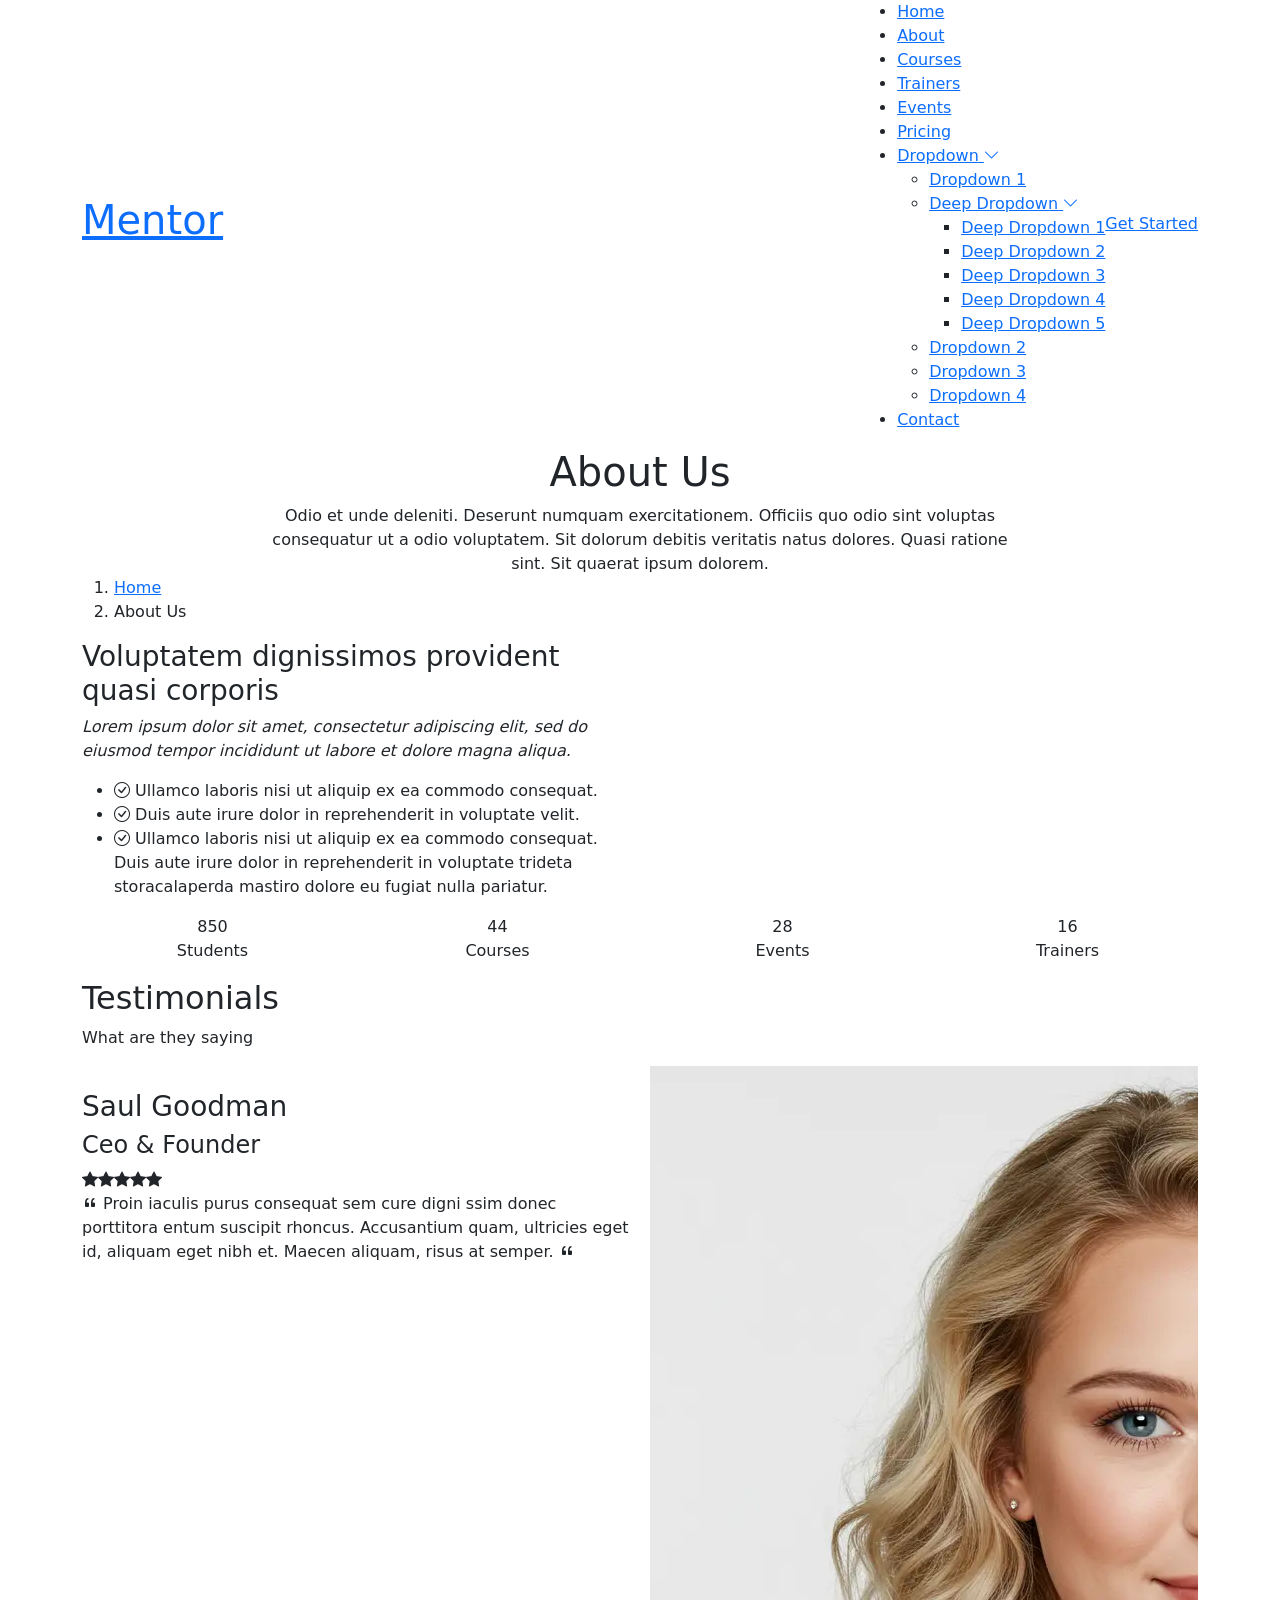
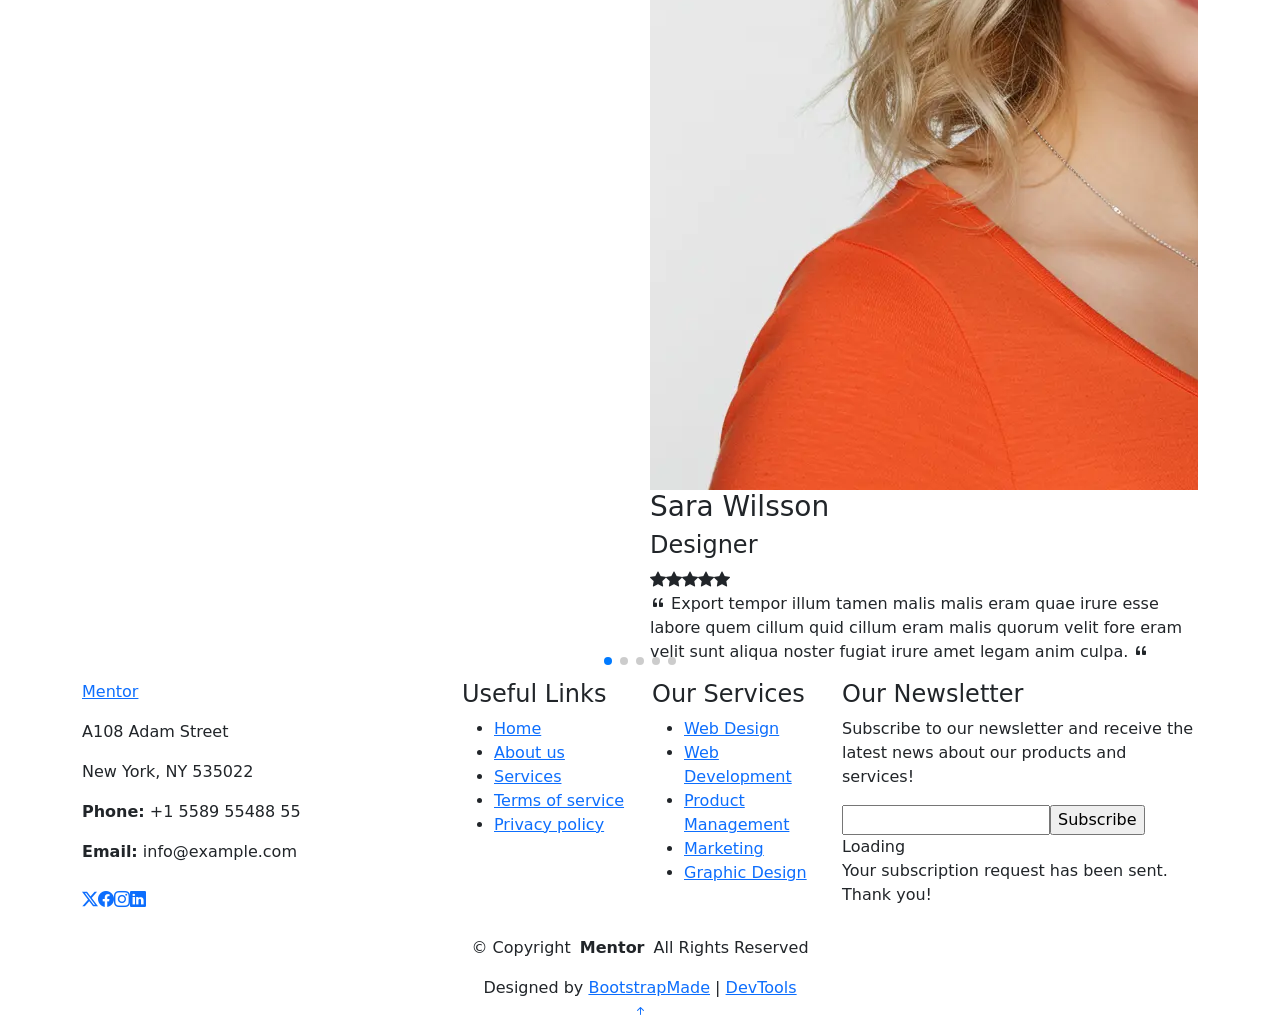
==== commit 475381e7: "change the icon to kcc" ====
--- a/about.html
+++ b/about.html
@@ -9,8 +9,8 @@
   <meta name="keywords" content="">
 
   <!-- Favicons -->
-  <link href="assets/img/favicon.png" rel="icon">
-  <link href="assets/img/apple-touch-icon.png" rel="apple-touch-icon">
+  <link href="assets/img/kcc logo.png" rel="icon">
+  <link href="assets/img/kcc logo.png" rel="apple-touch-icon">
 
   <!-- Fonts -->
   <link href="https://fonts.googleapis.com" rel="preconnect">
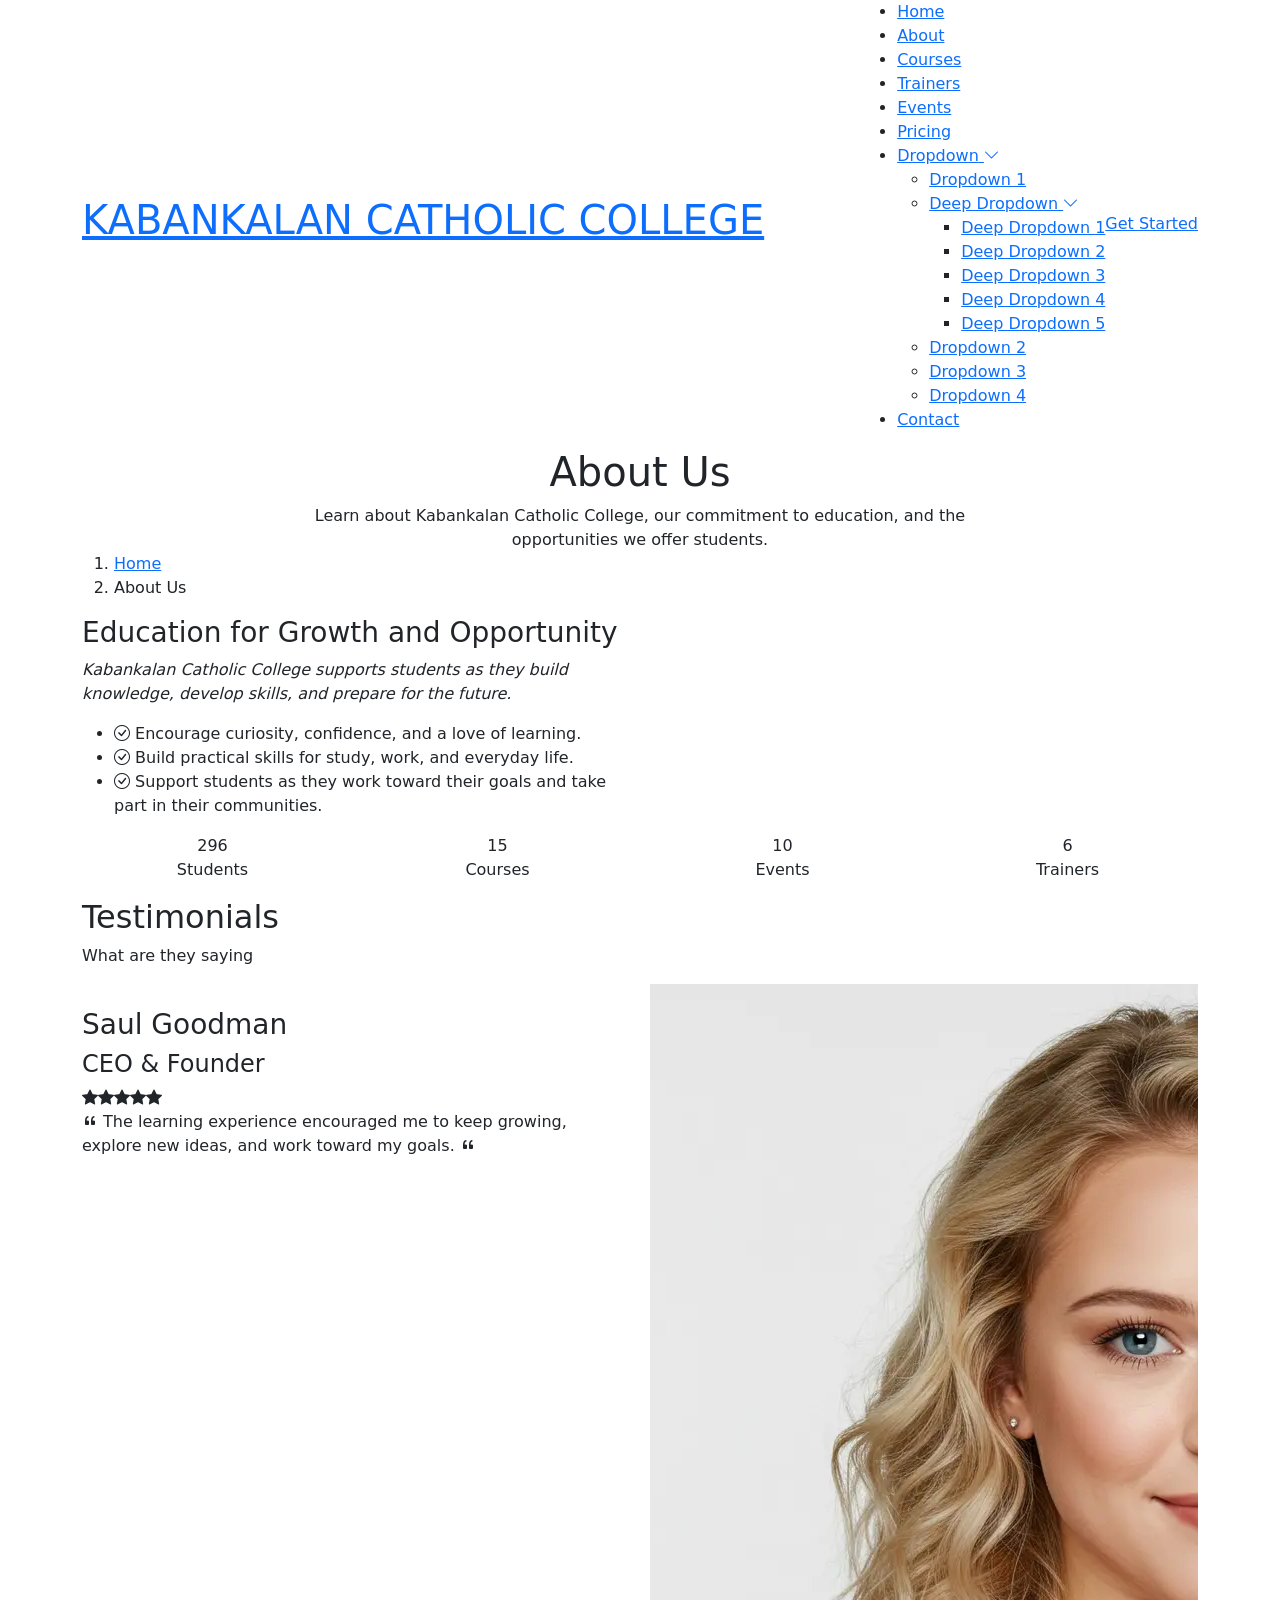
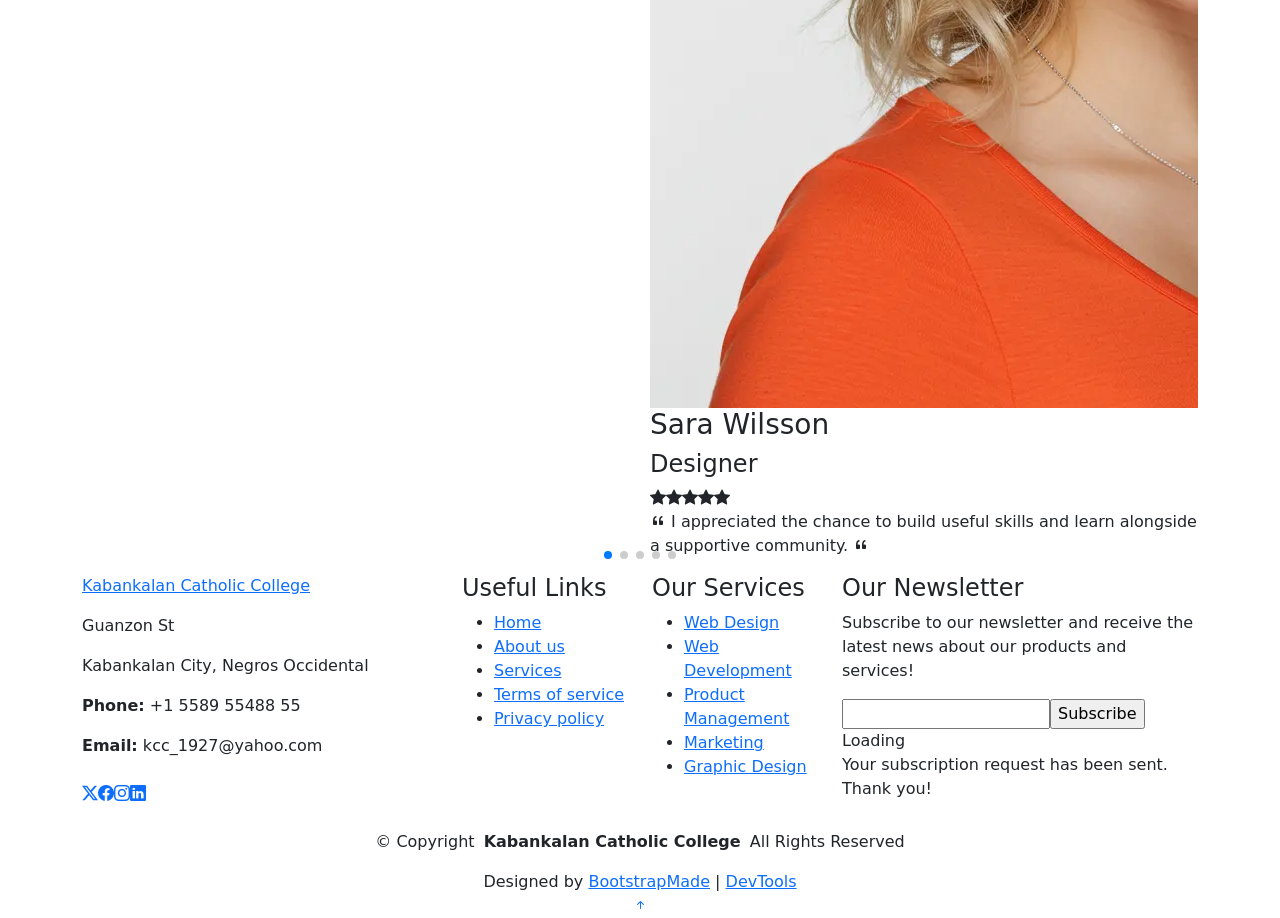
==== commit 747a09e3: "add contact info and change the location" ====
--- a/about.html
+++ b/about.html
@@ -4,7 +4,7 @@
 <head>
   <meta charset="utf-8">
   <meta content="width=device-width, initial-scale=1.0" name="viewport">
-  <title>About - Mentor Bootstrap Template</title>
+  <title>Kabankalan Catholic College</title>
   <meta name="description" content="">
   <meta name="keywords" content="">
 
@@ -44,7 +44,7 @@
       <a href="index.html" class="logo d-flex align-items-center me-auto">
         <!-- Uncomment the line below if you also wish to use an image logo -->
         <!-- <img src="assets/img/logo.webp" alt=""> -->
-        <h1 class="sitename">Mentor</h1>
+        <h1 class="sitename">KABANKALAN CATHOLIC COLLEGE</h1>
       </a>
 
       <nav id="navmenu" class="navmenu">
@@ -91,7 +91,7 @@
           <div class="row d-flex justify-content-center text-center">
             <div class="col-lg-8">
               <h1>About Us<br></h1>
-              <p class="mb-0">Odio et unde deleniti. Deserunt numquam exercitationem. Officiis quo odio sint voluptas consequatur ut a odio voluptatem. Sit dolorum debitis veritatis natus dolores. Quasi ratione sint. Sit quaerat ipsum dolorem.</p>
+              <p class="mb-0">Learn about Kabankalan Catholic College, our commitment to education, and the opportunities we offer students.</p>
             </div>
           </div>
         </div>
@@ -118,15 +118,15 @@
           </div>
 
           <div class="col-lg-6 order-2 order-lg-1 content" data-aos="fade-up" data-aos-delay="200">
-            <h3>Voluptatem dignissimos provident quasi corporis</h3>
+            <h3>Education for Growth and Opportunity</h3>
             <p class="fst-italic">
-              Lorem ipsum dolor sit amet, consectetur adipiscing elit, sed do eiusmod tempor incididunt ut labore et dolore
-              magna aliqua.
+              Kabankalan Catholic College supports students as they build knowledge, develop skills, and prepare for the
+              future.
             </p>
             <ul>
-              <li><i class="bi bi-check-circle"></i> <span>Ullamco laboris nisi ut aliquip ex ea commodo consequat.</span></li>
-              <li><i class="bi bi-check-circle"></i> <span>Duis aute irure dolor in reprehenderit in voluptate velit.</span></li>
-              <li><i class="bi bi-check-circle"></i> <span>Ullamco laboris nisi ut aliquip ex ea commodo consequat. Duis aute irure dolor in reprehenderit in voluptate trideta storacalaperda mastiro dolore eu fugiat nulla pariatur.</span></li>
+              <li><i class="bi bi-check-circle"></i> <span>Encourage curiosity, confidence, and a love of learning.</span></li>
+              <li><i class="bi bi-check-circle"></i> <span>Build practical skills for study, work, and everyday life.</span></li>
+              <li><i class="bi bi-check-circle"></i> <span>Support students as they work toward their goals and take part in their communities.</span></li>
             </ul>
           </div>
 
@@ -221,13 +221,13 @@
                 <div class="testimonial-item">
                   <img src="assets/img/person/person-m-9.webp" class="testimonial-img" alt="">
                   <h3>Saul Goodman</h3>
-                  <h4>Ceo &amp; Founder</h4>
+                  <h4>CEO &amp; Founder</h4>
                   <div class="stars">
                     <i class="bi bi-star-fill"></i><i class="bi bi-star-fill"></i><i class="bi bi-star-fill"></i><i class="bi bi-star-fill"></i><i class="bi bi-star-fill"></i>
                   </div>
                   <p>
                     <i class="bi bi-quote quote-icon-left"></i>
-                    <span>Proin iaculis purus consequat sem cure digni ssim donec porttitora entum suscipit rhoncus. Accusantium quam, ultricies eget id, aliquam eget nibh et. Maecen aliquam, risus at semper.</span>
+                    <span>The learning experience encouraged me to keep growing, explore new ideas, and work toward my goals.</span>
                     <i class="bi bi-quote quote-icon-right"></i>
                   </p>
                 </div>
@@ -245,7 +245,7 @@
                   </div>
                   <p>
                     <i class="bi bi-quote quote-icon-left"></i>
-                    <span>Export tempor illum tamen malis malis eram quae irure esse labore quem cillum quid cillum eram malis quorum velit fore eram velit sunt aliqua noster fugiat irure amet legam anim culpa.</span>
+                    <span>I appreciated the chance to build useful skills and learn alongside a supportive community.</span>
                     <i class="bi bi-quote quote-icon-right"></i>
                   </p>
                 </div>
@@ -263,7 +263,7 @@
                   </div>
                   <p>
                     <i class="bi bi-quote quote-icon-left"></i>
-                    <span>Enim nisi quem export duis labore cillum quae magna enim sint quorum nulla quem veniam duis minim tempor labore quem eram duis noster aute amet eram fore quis sint minim.</span>
+                    <span>My studies helped me become more confident and prepared to pursue new opportunities.</span>
                     <i class="bi bi-quote quote-icon-right"></i>
                   </p>
                 </div>
@@ -281,7 +281,7 @@
                   </div>
                   <p>
                     <i class="bi bi-quote quote-icon-left"></i>
-                    <span>Fugiat enim eram quae cillum dolore dolor amet nulla culpa multos export minim fugiat minim velit minim dolor enim duis veniam ipsum anim magna sunt elit fore quem dolore labore illum veniam.</span>
+                    <span>I enjoyed learning new ideas and developing skills that I can use in the future.</span>
                     <i class="bi bi-quote quote-icon-right"></i>
                   </p>
                 </div>
@@ -299,7 +299,7 @@
                   </div>
                   <p>
                     <i class="bi bi-quote quote-icon-left"></i>
-                    <span>Quis quorum aliqua sint quem legam fore sunt eram irure aliqua veniam tempor noster veniam enim culpa labore duis sunt culpa nulla illum cillum fugiat legam esse veniam culpa fore nisi cillum quid.</span>
+                    <span>The experience motivated me to keep learning and contribute positively to my community.</span>
                     <i class="bi bi-quote quote-icon-right"></i>
                   </p>
                 </div>
@@ -322,13 +322,13 @@
       <div class="row gy-4">
         <div class="col-lg-4 col-md-6 footer-about">
           <a href="index.html" class="logo d-flex align-items-center">
-            <span class="sitename">Mentor</span>
+            <span class="sitename">Kabankalan Catholic College</span>
           </a>
           <div class="footer-contact pt-3">
-            <p>A108 Adam Street</p>
-            <p>New York, NY 535022</p>
+            <p>Guanzon St</p>
+            <p>Kabankalan City, Negros Occidental</p>
             <p class="mt-3"><strong>Phone:</strong> <span>+1 5589 55488 55</span></p>
-            <p><strong>Email:</strong> <span>info@example.com</span></p>
+            <p><strong>Email:</strong> <span>kcc_1927@yahoo.com</span></p>
           </div>
           <div class="social-links d-flex mt-4">
             <a href=""><i class="bi bi-twitter-x"></i></a>
@@ -375,7 +375,7 @@
     </div>
 
     <div class="container copyright text-center mt-4">
-      <p>© <span>Copyright</span> <strong class="px-1 sitename">Mentor</strong> <span>All Rights Reserved</span></p>
+      <p>© <span>Copyright</span> <strong class="px-1 sitename">Kabankalan Catholic College</strong> <span>All Rights Reserved</span></p>
       <div class="credits">
         <!-- All the links in the footer should remain intact. -->
         <!-- You can delete the links only if you've purchased the pro version. -->
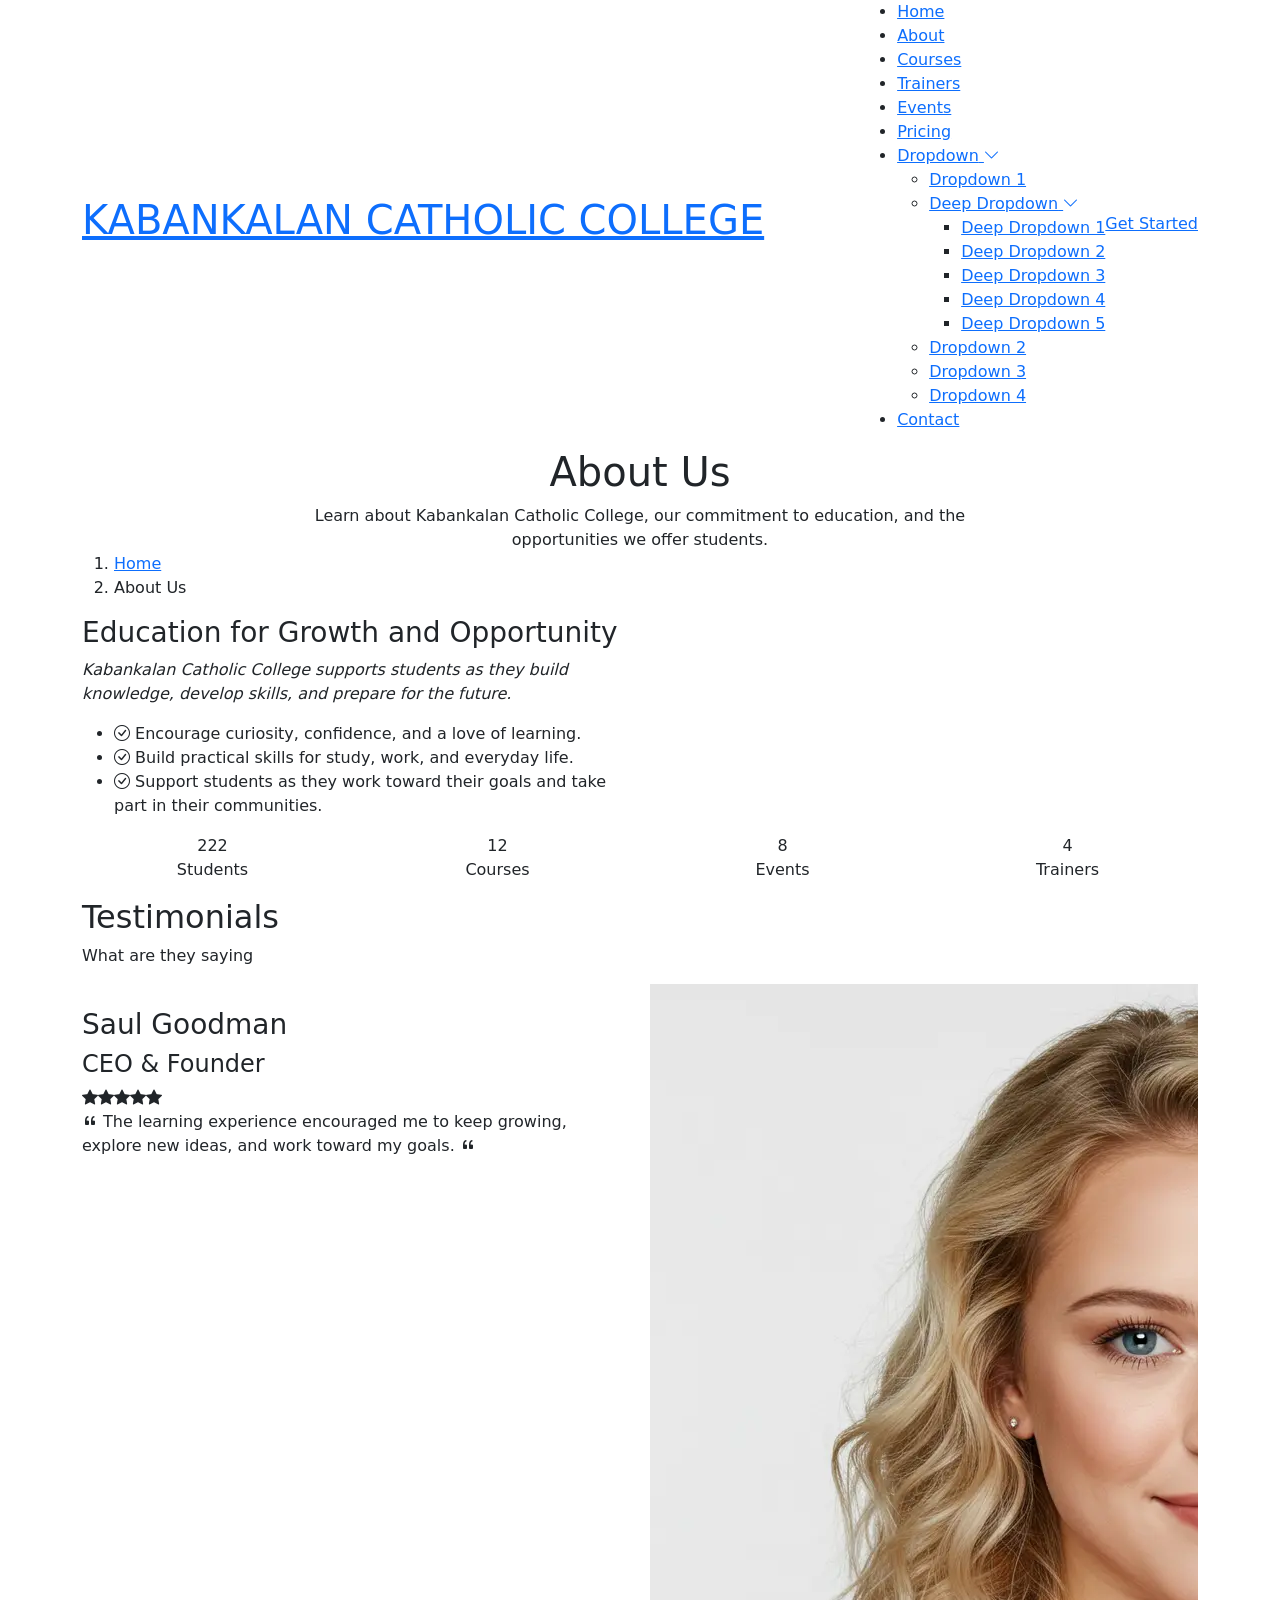
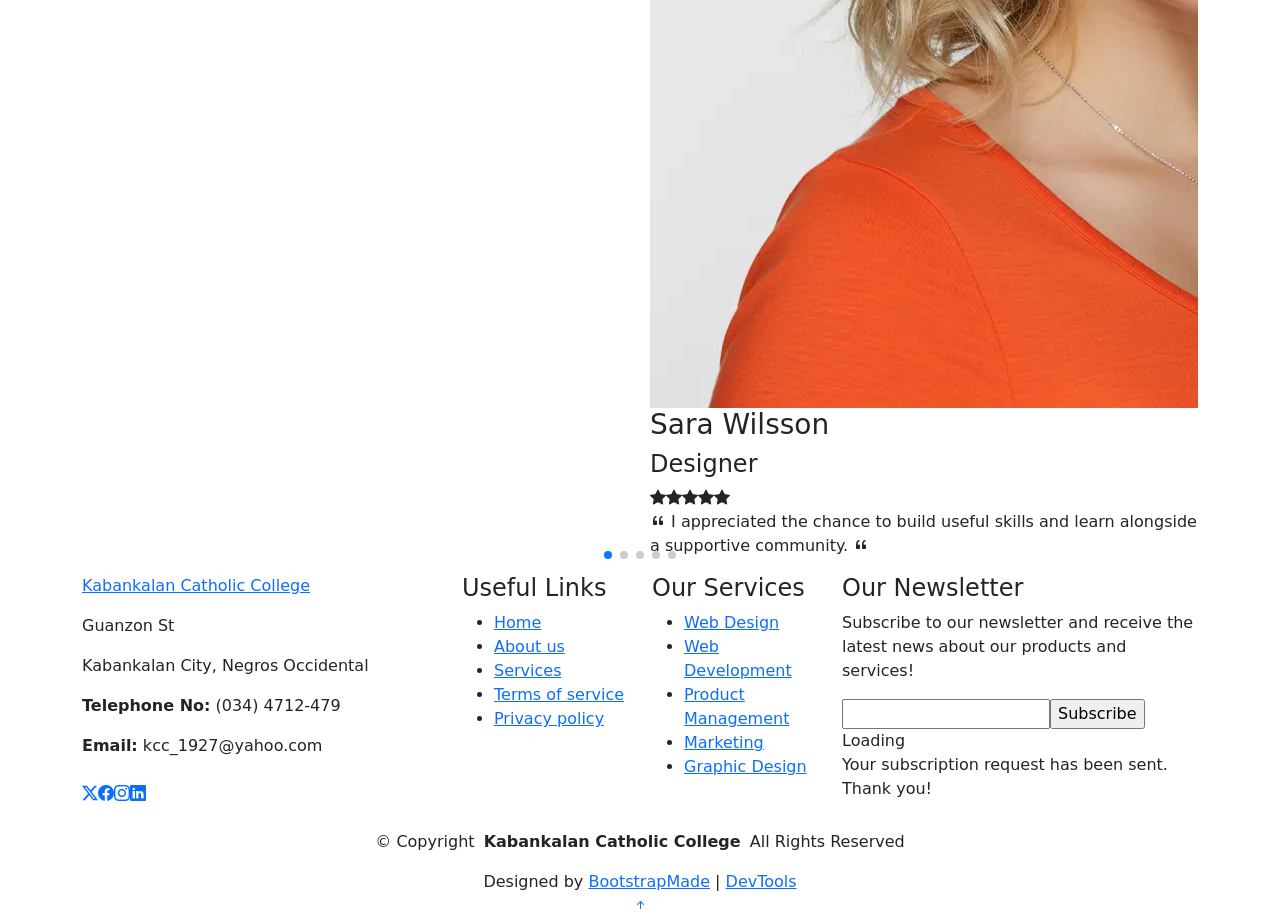
==== commit e74f3884: "added Telephone number" ====
--- a/about.html
+++ b/about.html
@@ -327,7 +327,7 @@
           <div class="footer-contact pt-3">
             <p>Guanzon St</p>
             <p>Kabankalan City, Negros Occidental</p>
-            <p class="mt-3"><strong>Phone:</strong> <span>+1 5589 55488 55</span></p>
+            <p class="mt-3"><strong>Telephone No:</strong> <span>(034) 4712-479</span></p>
             <p><strong>Email:</strong> <span>kcc_1927@yahoo.com</span></p>
           </div>
           <div class="social-links d-flex mt-4">
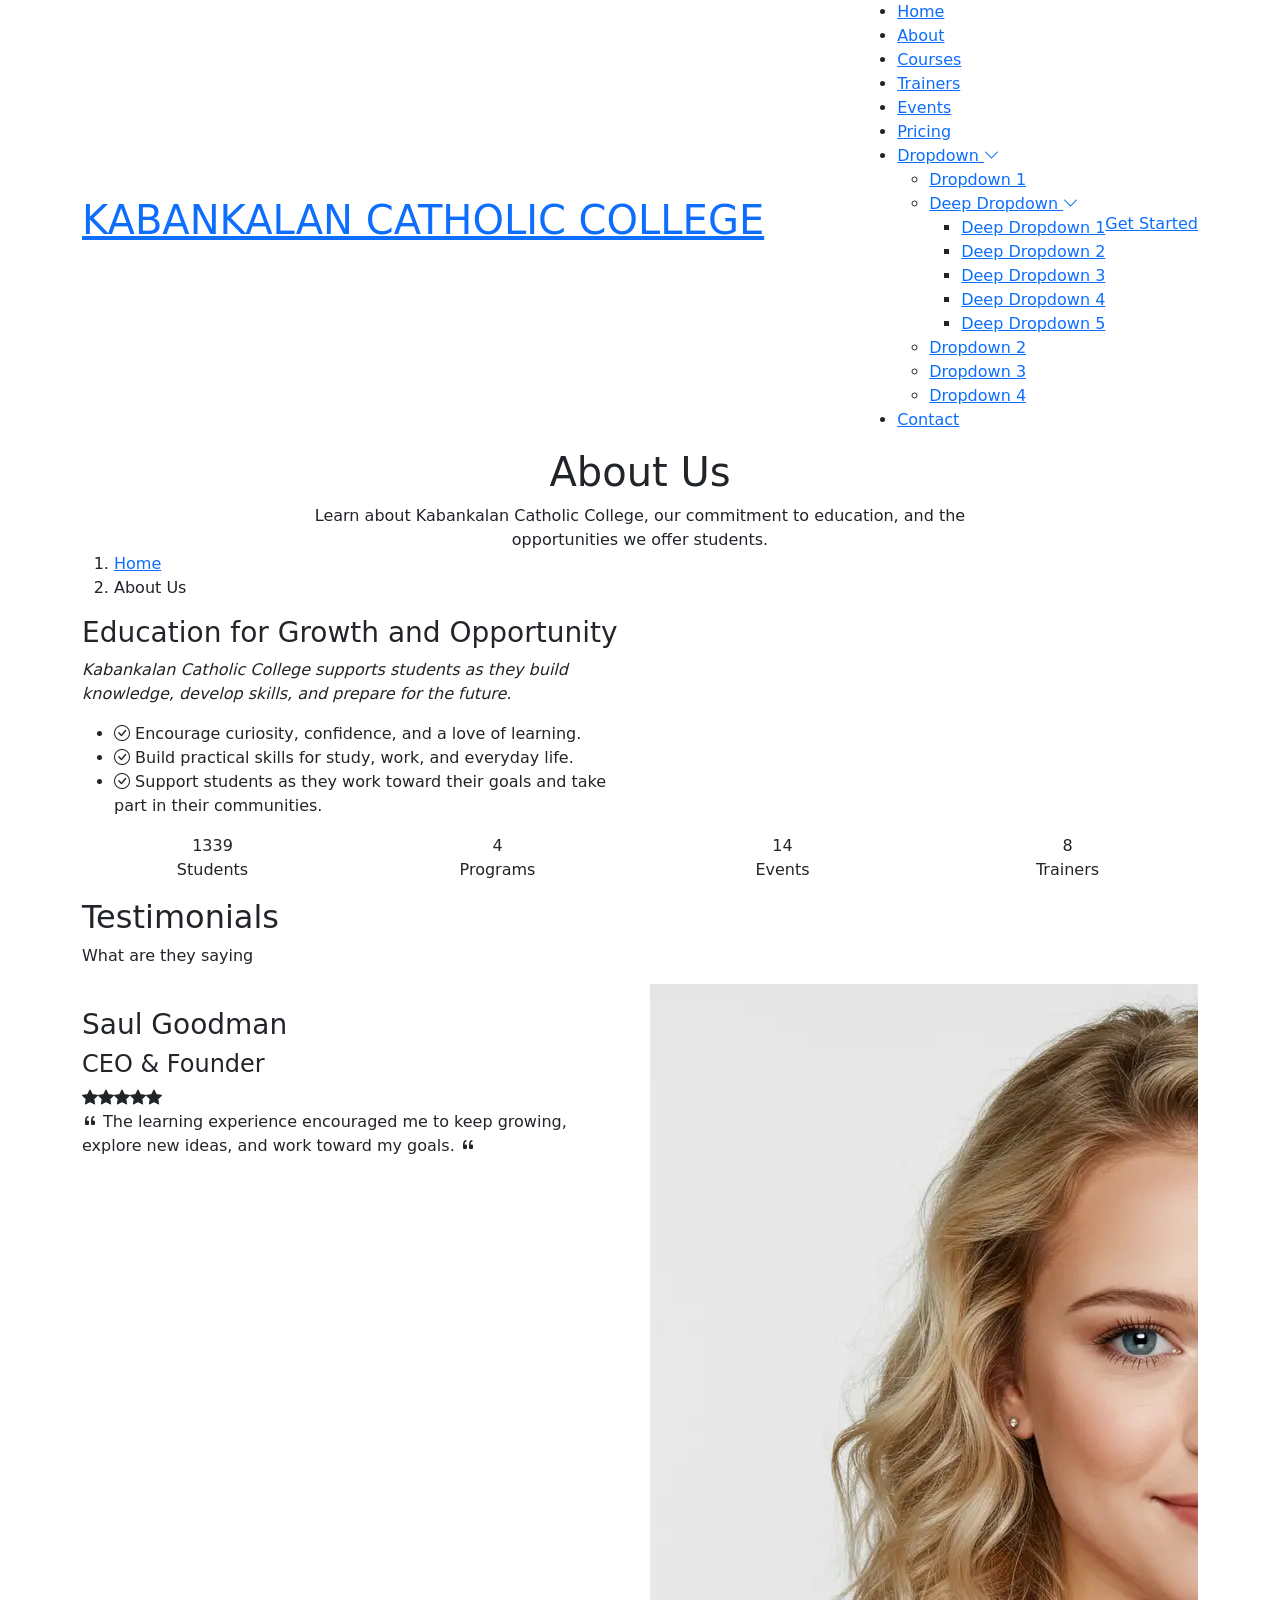
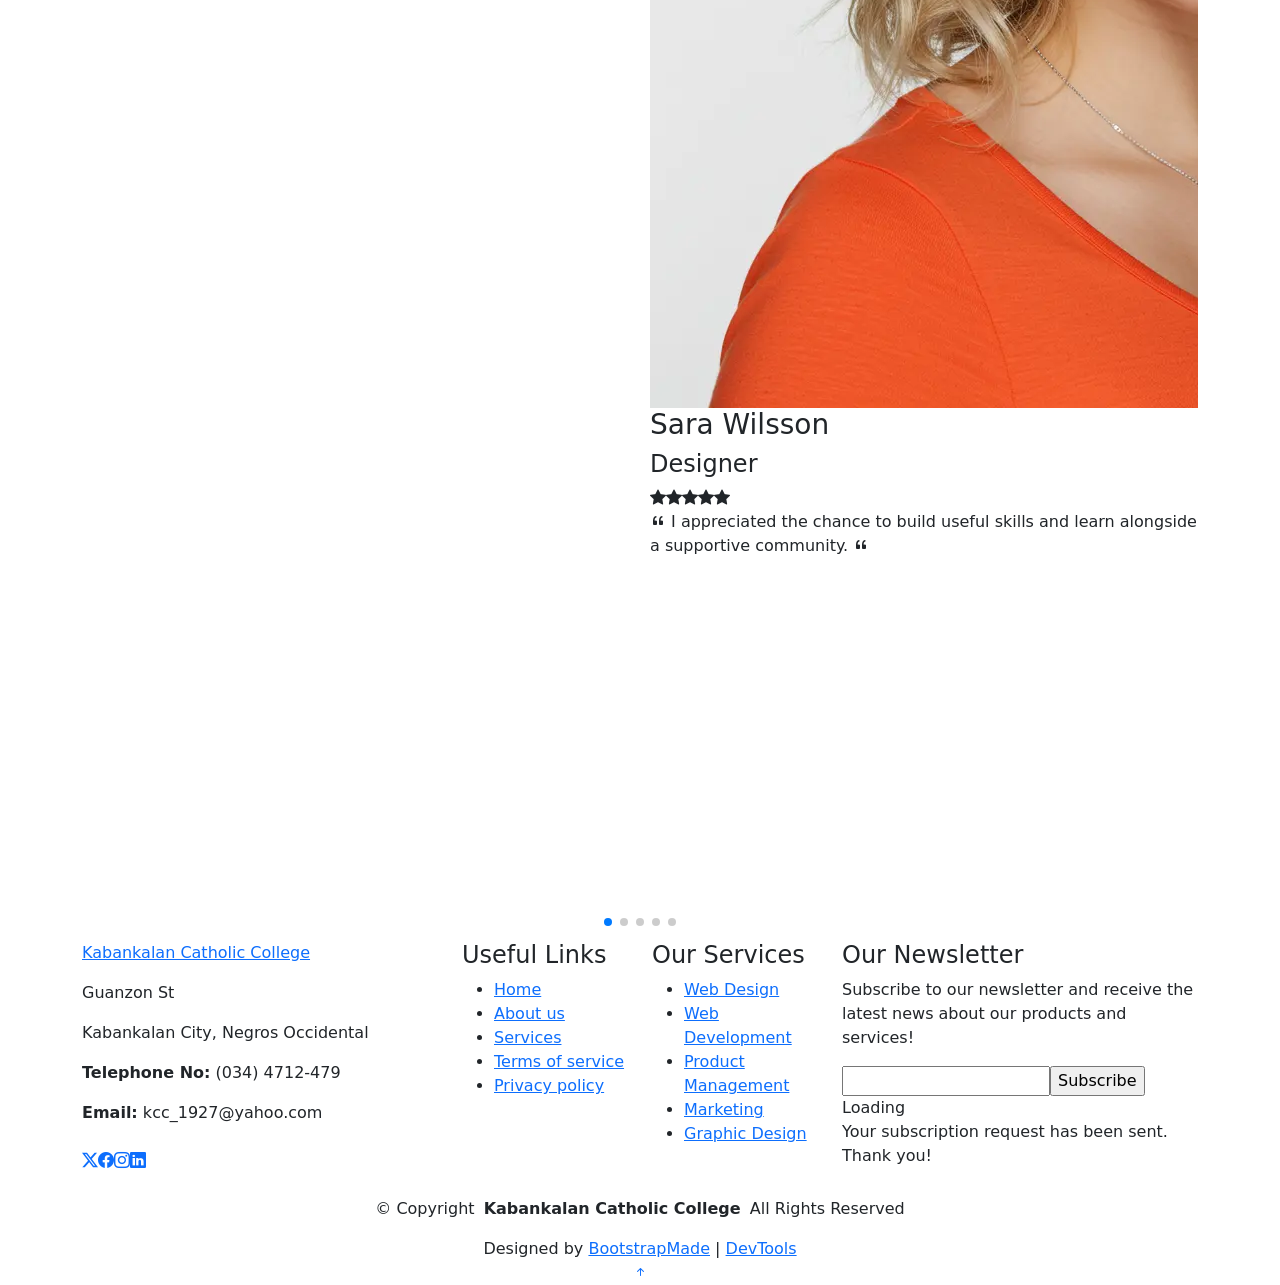
==== commit f05bfe92: "added the total number of college students and programs" ====
--- a/about.html
+++ b/about.html
@@ -145,15 +145,15 @@
 
           <div class="col-lg-3 col-md-6">
             <div class="stats-item text-center w-100 h-100">
-              <span data-purecounter-start="0" data-purecounter-end="1232" data-purecounter-duration="1" class="purecounter"></span>
+              <span data-purecounter-start="0" data-purecounter-end="3719" data-purecounter-duration="1" class="purecounter"></span>
               <p>Students</p>
             </div>
           </div><!-- End Stats Item -->
 
           <div class="col-lg-3 col-md-6">
             <div class="stats-item text-center w-100 h-100">
-              <span data-purecounter-start="0" data-purecounter-end="64" data-purecounter-duration="1" class="purecounter"></span>
-              <p>Courses</p>
+              <span data-purecounter-start="0" data-purecounter-end="12" data-purecounter-duration="1" class="purecounter"></span>
+              <p>Programs</p>
             </div>
           </div><!-- End Stats Item -->
 
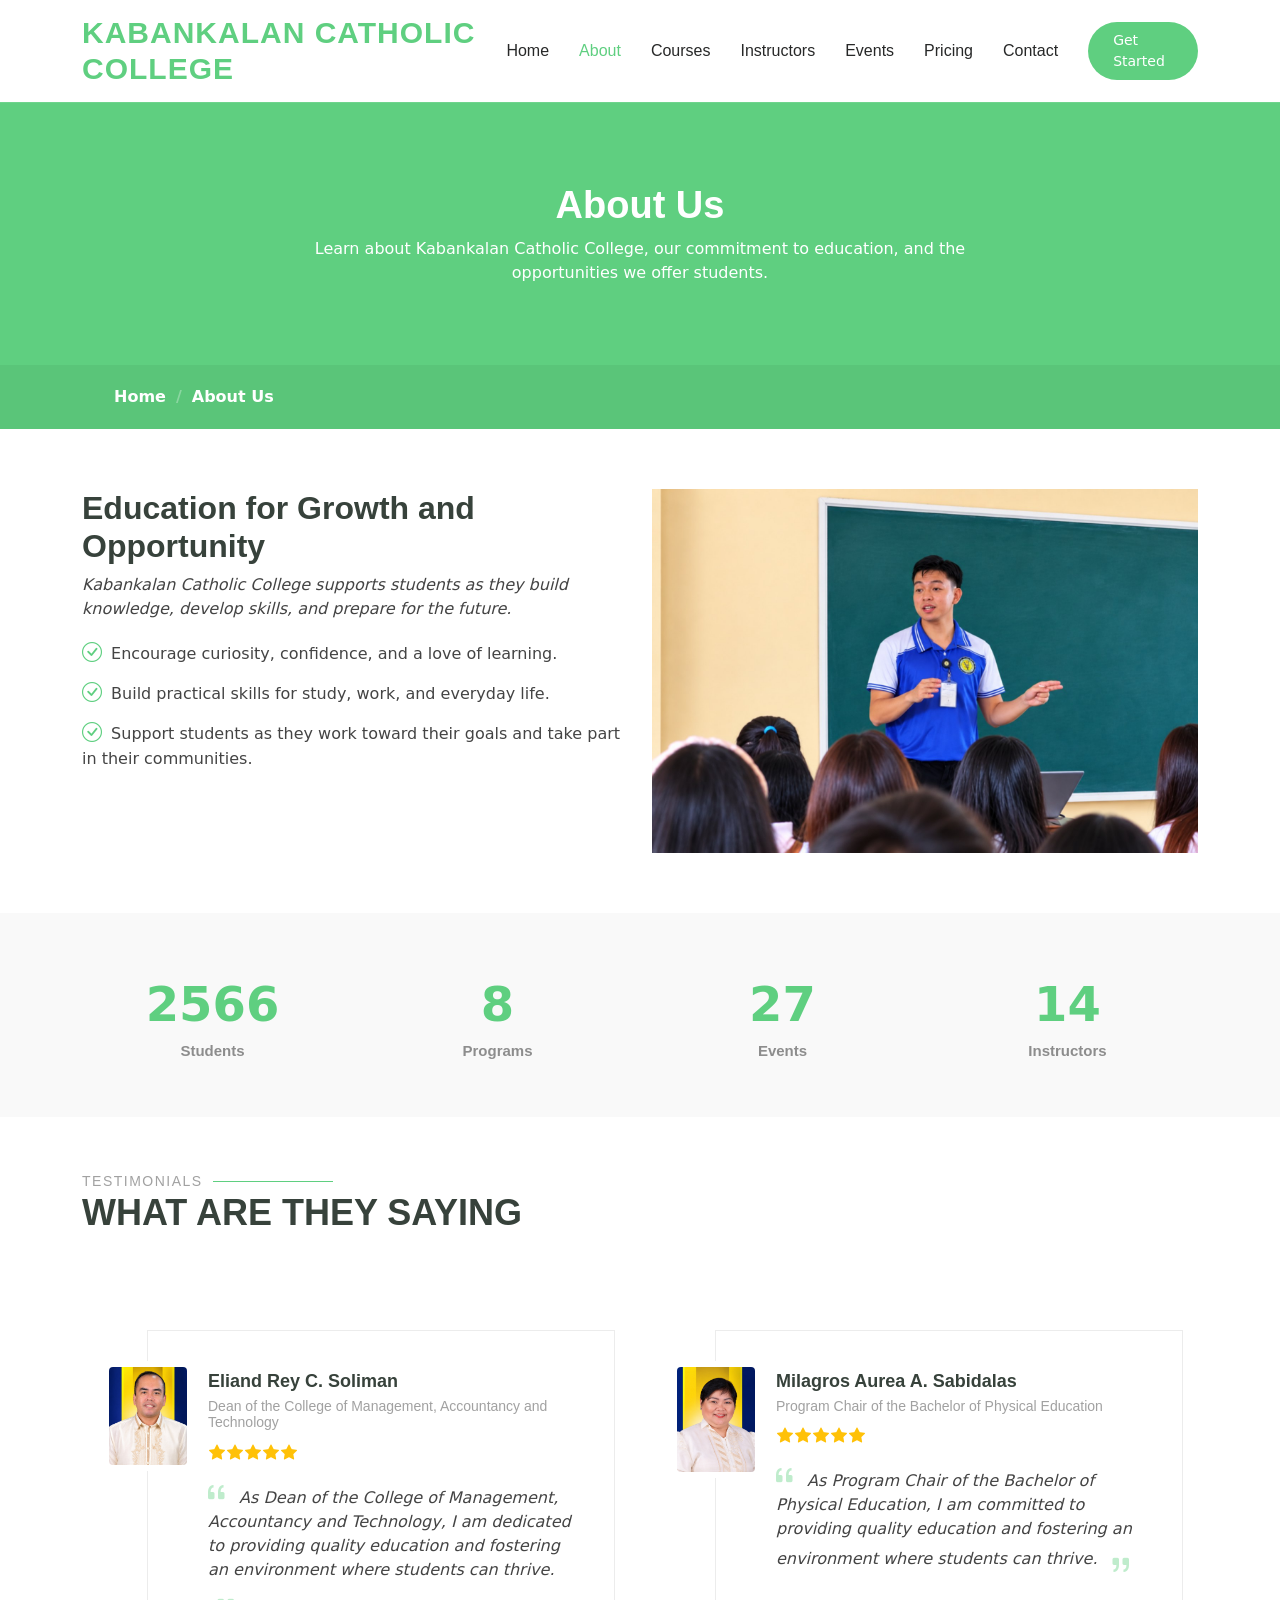
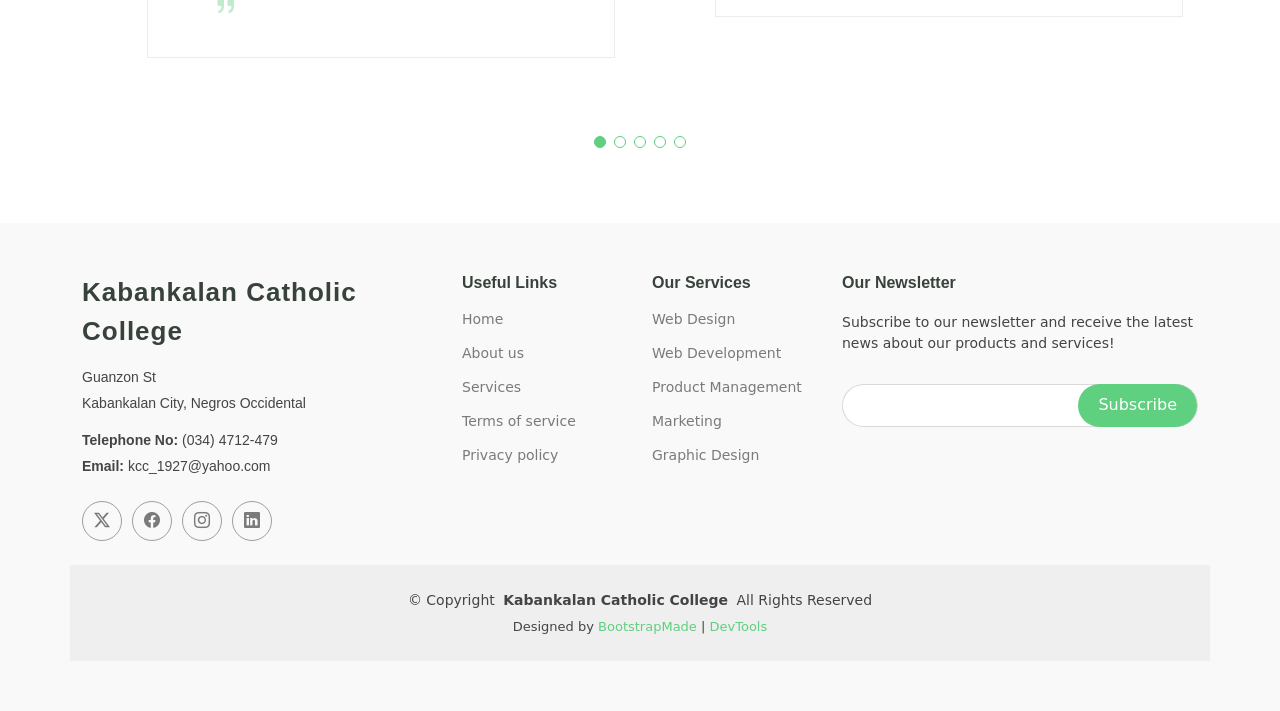
==== commit d11c62b5: "added structors" ====
--- a/about.html
+++ b/about.html
@@ -52,26 +52,9 @@
           <li><a href="index.html">Home<br></a></li>
           <li><a href="about.html" class="active">About</a></li>
           <li><a href="courses.html">Courses</a></li>
-          <li><a href="trainers.html">Trainers</a></li>
+          <li><a href="instructors.html">Instructors</a></li>
           <li><a href="events.html">Events</a></li>
           <li><a href="pricing.html">Pricing</a></li>
-          <li class="dropdown"><a href="#"><span>Dropdown</span> <i class="bi bi-chevron-down toggle-dropdown"></i></a>
-            <ul>
-              <li><a href="#">Dropdown 1</a></li>
-              <li class="dropdown"><a href="#"><span>Deep Dropdown</span> <i class="bi bi-chevron-down toggle-dropdown"></i></a>
-                <ul>
-                  <li><a href="#">Deep Dropdown 1</a></li>
-                  <li><a href="#">Deep Dropdown 2</a></li>
-                  <li><a href="#">Deep Dropdown 3</a></li>
-                  <li><a href="#">Deep Dropdown 4</a></li>
-                  <li><a href="#">Deep Dropdown 5</a></li>
-                </ul>
-              </li>
-              <li><a href="#">Dropdown 2</a></li>
-              <li><a href="#">Dropdown 3</a></li>
-              <li><a href="#">Dropdown 4</a></li>
-            </ul>
-          </li>
           <li><a href="contact.html">Contact</a></li>
         </ul>
         <i class="mobile-nav-toggle d-xl-none bi bi-list"></i>
@@ -167,7 +150,7 @@
           <div class="col-lg-3 col-md-6">
             <div class="stats-item text-center w-100 h-100">
               <span data-purecounter-start="0" data-purecounter-end="24" data-purecounter-duration="1" class="purecounter"></span>
-              <p>Trainers</p>
+              <p>Instructors</p>
             </div>
           </div><!-- End Stats Item -->
 
@@ -219,33 +202,33 @@
             <div class="swiper-slide">
               <div class="testimonial-wrap">
                 <div class="testimonial-item">
-                  <img src="assets/img/person/person-m-9.webp" class="testimonial-img" alt="">
-                  <h3>Saul Goodman</h3>
-                  <h4>CEO &amp; Founder</h4>
-                  <div class="stars">
-                    <i class="bi bi-star-fill"></i><i class="bi bi-star-fill"></i><i class="bi bi-star-fill"></i><i class="bi bi-star-fill"></i><i class="bi bi-star-fill"></i>
-                  </div>
-                  <p>
-                    <i class="bi bi-quote quote-icon-left"></i>
-                    <span>The learning experience encouraged me to keep growing, explore new ideas, and work toward my goals.</span>
-                    <i class="bi bi-quote quote-icon-right"></i>
-                  </p>
-                </div>
-              </div>
-            </div><!-- End testimonial item -->
-
-            <div class="swiper-slide">
-              <div class="testimonial-wrap">
-                <div class="testimonial-item">
-                  <img src="assets/img/person/person-f-5.webp" class="testimonial-img" alt="">
-                  <h3>Sara Wilsson</h3>
-                  <h4>Designer</h4>
-                  <div class="stars">
-                    <i class="bi bi-star-fill"></i><i class="bi bi-star-fill"></i><i class="bi bi-star-fill"></i><i class="bi bi-star-fill"></i><i class="bi bi-star-fill"></i>
-                  </div>
-                  <p>
-                    <i class="bi bi-quote quote-icon-left"></i>
-                    <span>I appreciated the chance to build useful skills and learn alongside a supportive community.</span>
+                  <img src="assets/img/person/person-m-7.webp" class="testimonial-img" alt="">
+                  <h3>Eliand Rey C. Soliman</h3>
+                  <h4>Dean of the College of Management, Accountancy and Technology</h4>
+                  <div class="stars">
+                    <i class="bi bi-star-fill"></i><i class="bi bi-star-fill"></i><i class="bi bi-star-fill"></i><i class="bi bi-star-fill"></i><i class="bi bi-star-fill"></i>
+                  </div>
+                  <p>
+                    <i class="bi bi-quote quote-icon-left"></i>
+                    <span>As Dean of the College of Management, Accountancy and Technology, I am dedicated to providing quality education and fostering an environment where students can thrive.</span>
+                    <i class="bi bi-quote quote-icon-right"></i>
+                  </p>
+                </div>
+              </div>
+            </div><!-- End testimonial item -->
+
+            <div class="swiper-slide">
+              <div class="testimonial-wrap">
+                <div class="testimonial-item">
+                  <img src="assets/img/person/person-f-14.webp" class="testimonial-img" alt="">
+                  <h3>Milagros Aurea A. Sabidalas</h3>
+                  <h4>Program Chair of the Bachelor of Physical Education</h4>
+                  <div class="stars">
+                    <i class="bi bi-star-fill"></i><i class="bi bi-star-fill"></i><i class="bi bi-star-fill"></i><i class="bi bi-star-fill"></i><i class="bi bi-star-fill"></i>
+                  </div>
+                  <p>
+                    <i class="bi bi-quote quote-icon-left"></i>
+                    <span>As Program Chair of the Bachelor of Physical Education, I am committed to providing quality education and fostering an environment where students can thrive.</span>
                     <i class="bi bi-quote quote-icon-right"></i>
                   </p>
                 </div>
@@ -256,14 +239,17 @@
               <div class="testimonial-wrap">
                 <div class="testimonial-item">
                   <img src="assets/img/person/person-f-12.webp" class="testimonial-img" alt="">
-                  <h3>Jena Karlis</h3>
-                  <h4>Store Owner</h4>
-                  <div class="stars">
-                    <i class="bi bi-star-fill"></i><i class="bi bi-star-fill"></i><i class="bi bi-star-fill"></i><i class="bi bi-star-fill"></i><i class="bi bi-star-fill"></i>
-                  </div>
-                  <p>
-                    <i class="bi bi-quote quote-icon-left"></i>
-                    <span>My studies helped me become more confident and prepared to pursue new opportunities.</span>
+                  <h3>Rev. Fr. Richard L. Lachica</h3>
+                  <h4>School President</h4>
+                  <div class="stars">
+                    <i class="bi bi-star-fill"></i><i class="bi bi-star-fill"></i><i class="bi bi-star-fill"></i><i class="bi bi-star-fill"></i><i class="bi bi-star-fill"></i>
+                  </div>
+                  <p>
+                    <i class="bi bi-quote quote-icon-left"></i>
+                    <span>Dear KCC Students.
+                      A Warm and heartfelt welcome to a new academic year at Kabankalan Catholic College!
+                      As we turn the pages of another chapter in our shared journey, let us remember that to belong to KCC 
+                      is not just to be part of an institution--it is to be part of a faith-driven mission.</span>
                     <i class="bi bi-quote quote-icon-right"></i>
                   </p>
                 </div>
@@ -274,14 +260,14 @@
               <div class="testimonial-wrap">
                 <div class="testimonial-item">
                   <img src="assets/img/person/person-m-12.webp" class="testimonial-img" alt="">
-                  <h3>Matt Brandon</h3>
-                  <h4>Freelancer</h4>
-                  <div class="stars">
-                    <i class="bi bi-star-fill"></i><i class="bi bi-star-fill"></i><i class="bi bi-star-fill"></i><i class="bi bi-star-fill"></i><i class="bi bi-star-fill"></i>
-                  </div>
-                  <p>
-                    <i class="bi bi-quote quote-icon-left"></i>
-                    <span>I enjoyed learning new ideas and developing skills that I can use in the future.</span>
+                  <h3>Dr. Alfredo M. Calama-an</h3>
+                  <h4>Dean, College of Criminology</h4>
+                  <div class="stars">
+                    <i class="bi bi-star-fill"></i><i class="bi bi-star-fill"></i><i class="bi bi-star-fill"></i><i class="bi bi-star-fill"></i><i class="bi bi-star-fill"></i>
+                  </div>
+                  <p>
+                    <i class="bi bi-quote quote-icon-left"></i>
+                    <span>As Dean of the College of Criminology, I am committed to providing quality education and mentorship to our students.</span>
                     <i class="bi bi-quote quote-icon-right"></i>
                   </p>
                 </div>
@@ -292,14 +278,14 @@
               <div class="testimonial-wrap">
                 <div class="testimonial-item">
                   <img src="assets/img/person/person-m-13.webp" class="testimonial-img" alt="">
-                  <h3>John Larson</h3>
-                  <h4>Entrepreneur</h4>
-                  <div class="stars">
-                    <i class="bi bi-star-fill"></i><i class="bi bi-star-fill"></i><i class="bi bi-star-fill"></i><i class="bi bi-star-fill"></i><i class="bi bi-star-fill"></i>
-                  </div>
-                  <p>
-                    <i class="bi bi-quote quote-icon-left"></i>
-                    <span>The experience motivated me to keep learning and contribute positively to my community.</span>
+                  <h3>Joe-Ann V. Jonota</h3>
+                  <h4>Vice President for Academic Affairs</h4>
+                  <div class="stars">
+                    <i class="bi bi-star-fill"></i><i class="bi bi-star-fill"></i><i class="bi bi-star-fill"></i><i class="bi bi-star-fill"></i><i class="bi bi-star-fill"></i>
+                  </div>
+                  <p>
+                    <i class="bi bi-quote quote-icon-left"></i>
+                    <span>As Vice President for Academic Affairs, I am dedicated to ensuring the highest quality of education and academic excellence for all our students.</span>
                     <i class="bi bi-quote quote-icon-right"></i>
                   </p>
                 </div>
--- a/assets/css/main.css
+++ b/assets/css/main.css
@@ -1205,12 +1205,12 @@
   border-top: 1px solid color-mix(in srgb, var(--default-color), transparent 90%);
 }
 
-.courses .trainer .trainer-profile img {
+.courses .instructor .instructor-profile img {
   max-width: 50px;
   border-radius: 50px;
 }
 
-.courses .trainer .trainer-profile .trainer-link {
+.courses .instructor .instructor-profile .instructor-link {
   padding-left: 10px;
   font-weight: 600;
   font-size: 16px;
@@ -1218,71 +1218,71 @@
   transition: 0.3s;
 }
 
-.courses .trainer .trainer-profile .trainer-link:hover {
-  color: var(--accent-color);
-}
-
-.courses .trainer .trainer-rank {
+.courses .instructor .instructor-profile .instructor-link:hover {
+  color: var(--accent-color);
+}
+
+.courses .instructor .instructor-rank {
   font-size: 18px;
   color: color-mix(in srgb, var(--default-color), transparent 60%);
 }
 
-.courses .trainer .trainer-rank .user-icon {
+.courses .instructor .instructor-rank .user-icon {
   font-size: 22px;
 }
 
 /*--------------------------------------------------------------
-# Trainers Index Section
---------------------------------------------------------------*/
-.trainers-index .member {
+# Instructors Index Section
+--------------------------------------------------------------*/
+.instructors-index .member {
   background-color: var(--surface-color);
   border: 1px solid color-mix(in srgb, var(--default-color), transparent 90%);
   text-align: center;
   margin-bottom: 20px;
 }
 
-.trainers-index .member img {
+.instructors-index .member img {
   margin: -1px -1px 30px -1px;
 }
 
-.trainers-index .member .member-content {
+.instructors-index .member .member-content {
   padding: 0 20px 30px 20px;
 }
 
-.trainers-index .member h4 {
+.instructors-index .member h4 {
   font-weight: 700;
   margin-bottom: 2px;
   font-size: 18px;
 }
 
-.trainers-index .member span {
+.instructors-index .member span {
   font-style: italic;
   display: block;
   font-size: 13px;
   color: color-mix(in srgb, var(--default-color), transparent 20%);
 }
 
-.trainers-index .member p {
+.instructors-index .member p {
   padding-top: 10px;
   font-size: 14px;
   font-style: italic;
   color: color-mix(in srgb, var(--default-color), transparent 40%);
 }
 
-.trainers-index .member .social {
+.instructors-index .member .social {
   margin-top: 15px;
 }
 
-.trainers-index .member .social a {
+.instructors-index .member .social a {
   color: color-mix(in srgb, var(--default-color), transparent 60%);
   transition: 0.3s;
 }
 
-.trainers-index .member .social a:hover {
-  color: var(--accent-color);
-}
-
-.trainers-index .member .social i {
+.instructors-index .member .social a:hover {
+  color: var(--accent-color);
+}
+
+.instructors-index .member .social i {
   font-size: 18px;
   margin: 0 2px;
 }
@@ -1913,13 +1913,13 @@
 }
 
 /*--------------------------------------------------------------
-# Trainers Section
---------------------------------------------------------------*/
-.trainers .member {
+# Instructors Section
+--------------------------------------------------------------*/
+.instructors .member {
   position: relative;
 }
 
-.trainers .member .member-img {
+.instructors .member .member-img {
   margin: 0 80px;
   border-radius: 50%;
   overflow: hidden;
@@ -1927,17 +1927,17 @@
 }
 
 @media (max-width: 1024px) {
-  .trainers .member .member-img {
+  .instructors .member .member-img {
     margin: 0 60px;
   }
 }
 
-.trainers .member .member-img img {
+.instructors .member .member-img img {
   position: relative;
   z-index: 1;
 }
 
-.trainers .member .member-img .social {
+.instructors .member .member-img .social {
   position: absolute;
   inset: 0;
   background-color: rgba(0, 0, 0, 0.6);
@@ -1951,28 +1951,28 @@
   opacity: 0;
 }
 
-.trainers .member .member-img .social a {
+.instructors .member .member-img .social a {
   transition: 0.3s;
   color: var(--contrast-color);
   font-size: 20px;
   margin: 0 8px;
 }
 
-.trainers .member .member-img .social a:hover {
-  color: var(--accent-color);
-}
-
-.trainers .member .member-info {
+.instructors .member .member-img .social a:hover {
+  color: var(--accent-color);
+}
+
+.instructors .member .member-info {
   margin-top: 30px;
 }
 
-.trainers .member .member-info h4 {
+.instructors .member .member-info h4 {
   font-weight: 700;
   margin-bottom: 6px;
   font-size: 18px;
 }
 
-.trainers .member .member-info span {
+.instructors .member .member-info span {
   font-style: italic;
   display: block;
   font-size: 15px;
@@ -1980,12 +1980,12 @@
   margin-bottom: 10px;
 }
 
-.trainers .member .member-info p {
+.instructors .member .member-info p {
   margin-bottom: 0;
   font-size: 14px;
 }
 
-.trainers .member:hover .member-img .social {
+.instructors .member:hover .member-img .social {
   padding-bottom: 0;
   visibility: visible;
   opacity: 1;
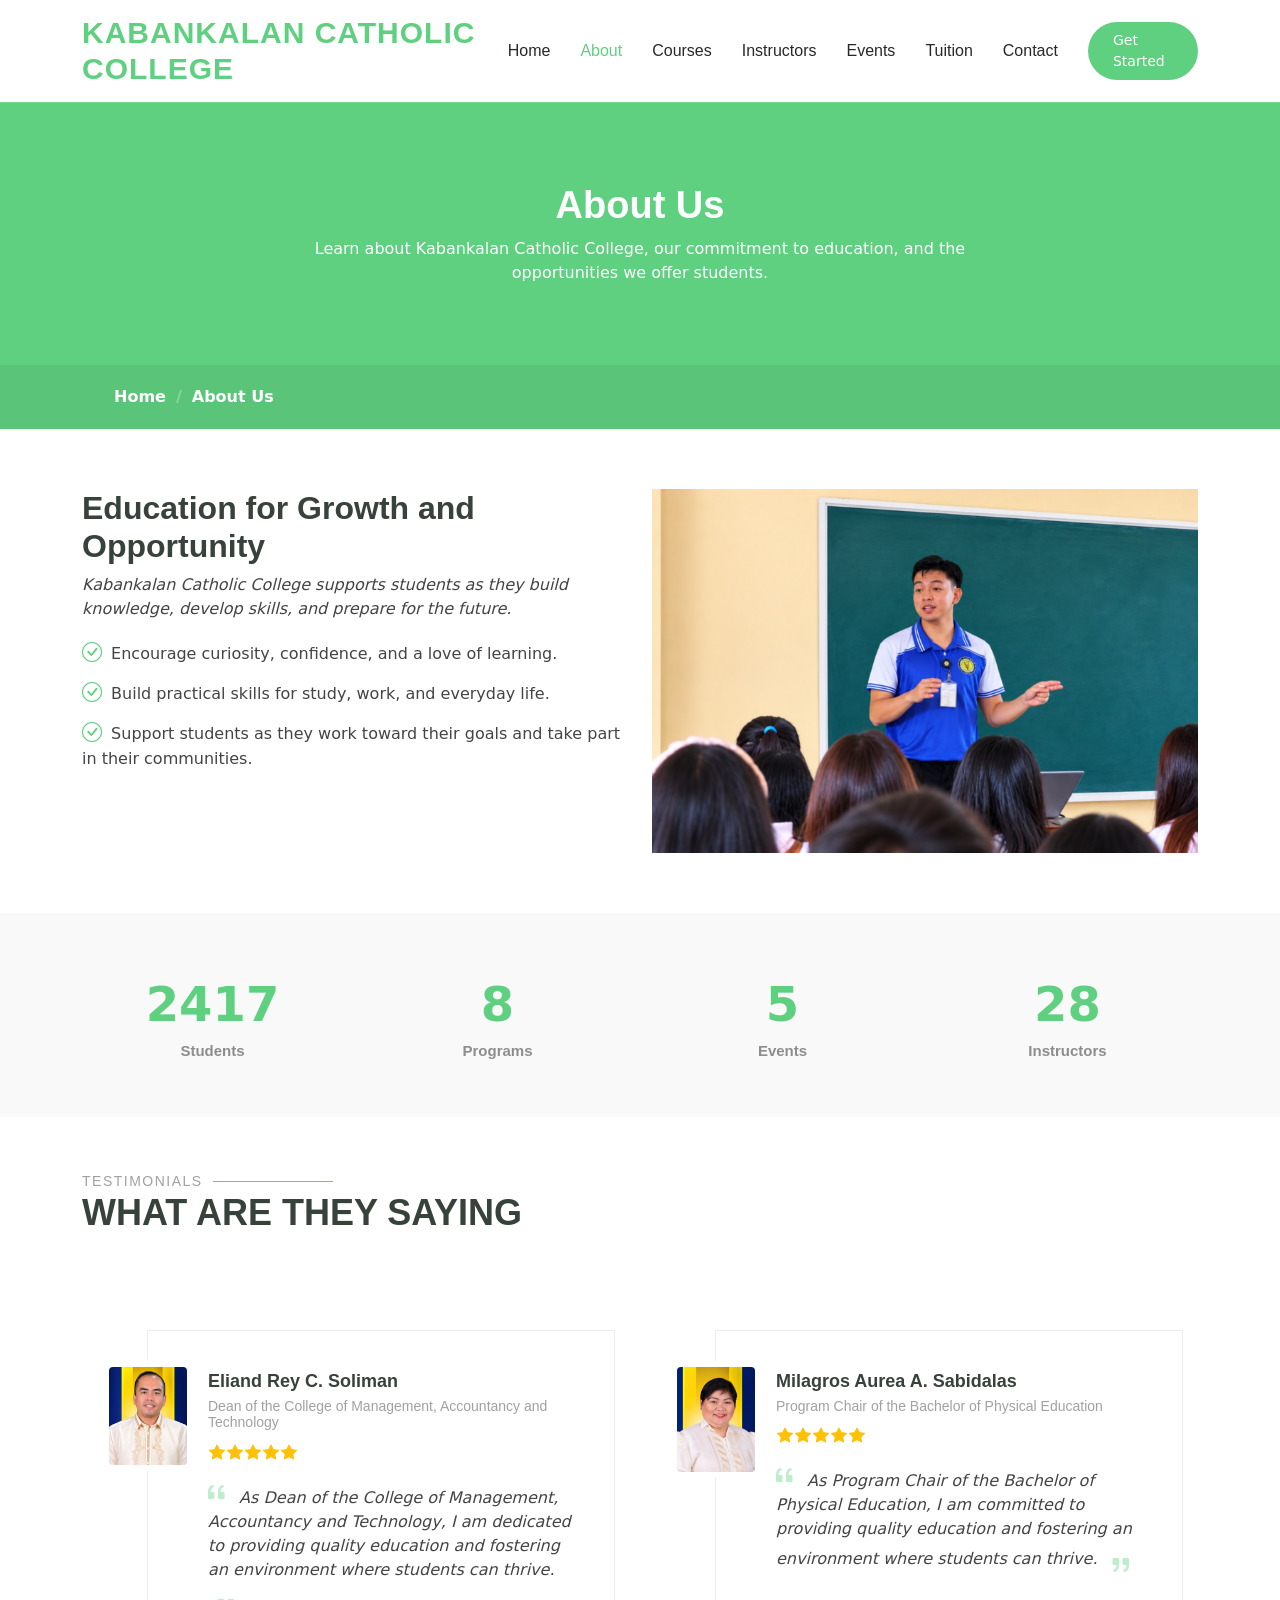
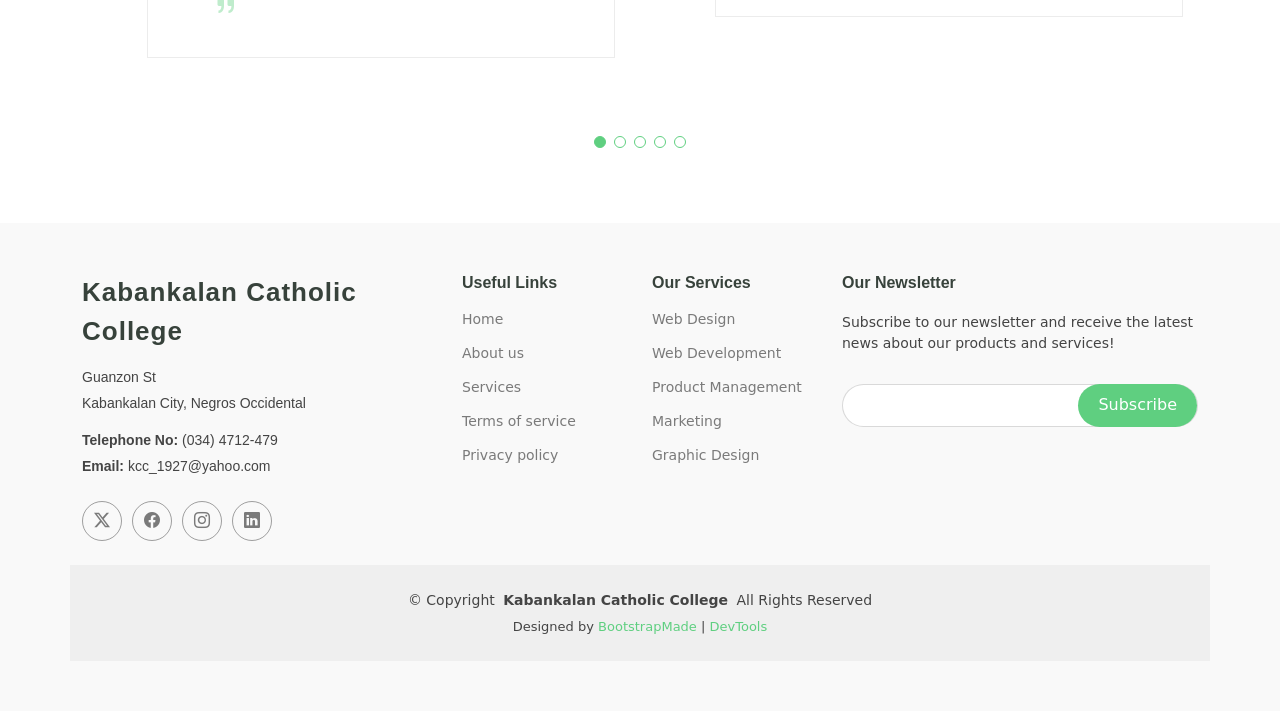
==== commit 1019d1c6: "last commit" ====
--- a/about.html
+++ b/about.html
@@ -54,7 +54,7 @@
           <li><a href="courses.html">Courses</a></li>
           <li><a href="instructors.html">Instructors</a></li>
           <li><a href="events.html">Events</a></li>
-          <li><a href="pricing.html">Pricing</a></li>
+          <li><a href="tuition.html">Tuition</a></li>
           <li><a href="contact.html">Contact</a></li>
         </ul>
         <i class="mobile-nav-toggle d-xl-none bi bi-list"></i>
@@ -142,14 +142,14 @@
 
           <div class="col-lg-3 col-md-6">
             <div class="stats-item text-center w-100 h-100">
-              <span data-purecounter-start="0" data-purecounter-end="42" data-purecounter-duration="1" class="purecounter"></span>
+              <span data-purecounter-start="0" data-purecounter-end="8" data-purecounter-duration="1" class="purecounter"></span>
               <p>Events</p>
             </div>
           </div><!-- End Stats Item -->
 
           <div class="col-lg-3 col-md-6">
             <div class="stats-item text-center w-100 h-100">
-              <span data-purecounter-start="0" data-purecounter-end="24" data-purecounter-duration="1" class="purecounter"></span>
+              <span data-purecounter-start="0" data-purecounter-end="45" data-purecounter-duration="1" class="purecounter"></span>
               <p>Instructors</p>
             </div>
           </div><!-- End Stats Item -->
--- a/assets/css/main.css
+++ b/assets/css/main.css
@@ -1188,7 +1188,7 @@
   border-radius: 5px;
 }
 
-.courses .course-content .price {
+.courses .course-content .tuition {
   margin: 0;
   font-weight: 700;
   font-size: 18px;
@@ -1672,7 +1672,7 @@
   top: 100px;
 }
 
-.course-details .course-sidebar .pricing-card {
+.course-details .course-sidebar .tuition-card {
   background-color: var(--surface-color);
   border: 1px solid color-mix(in srgb, var(--default-color), transparent 90%);
   border-radius: 12px;
@@ -1682,40 +1682,40 @@
   box-shadow: 0 5px 20px color-mix(in srgb, var(--default-color), transparent 90%);
 }
 
-.course-details .course-sidebar .pricing-card .price {
+.course-details .course-sidebar .tuition-card .tuition {
   margin-bottom: 10px;
 }
 
-.course-details .course-sidebar .pricing-card .price .currency {
+.course-details .course-sidebar .tuition-card .tuition .currency {
   font-size: 24px;
   font-weight: 600;
   color: var(--accent-color);
   vertical-align: top;
 }
 
-.course-details .course-sidebar .pricing-card .price .amount {
+.course-details .course-sidebar .tuition-card .tuition .amount {
   font-size: 48px;
   font-weight: 700;
   color: var(--accent-color);
 }
 
-.course-details .course-sidebar .pricing-card .price .period {
+.course-details .course-sidebar .tuition-card .tuition .period {
   font-size: 16px;
   color: color-mix(in srgb, var(--default-color), transparent 40%);
 }
 
-.course-details .course-sidebar .pricing-card .original-price {
+.course-details .course-sidebar .tuition-card .original-tuition {
   font-size: 18px;
   color: color-mix(in srgb, var(--default-color), transparent 50%);
   text-decoration: line-through;
   margin-bottom: 25px;
 }
 
-.course-details .course-sidebar .pricing-card .course-features {
+.course-details .course-sidebar .tuition-card .course-features {
   margin-bottom: 30px;
 }
 
-.course-details .course-sidebar .pricing-card .course-features .feature {
+.course-details .course-sidebar .tuition-card .course-features .feature {
   display: flex;
   align-items: center;
   gap: 12px;
@@ -1723,18 +1723,18 @@
   text-align: left;
 }
 
-.course-details .course-sidebar .pricing-card .course-features .feature i {
+.course-details .course-sidebar .tuition-card .course-features .feature i {
   color: var(--accent-color);
   font-size: 16px;
   width: 16px;
 }
 
-.course-details .course-sidebar .pricing-card .course-features .feature span {
+.course-details .course-sidebar .tuition-card .course-features .feature span {
   font-size: 14px;
   color: var(--default-color);
 }
 
-.course-details .course-sidebar .pricing-card .btn-enroll {
+.course-details .course-sidebar .tuition-card .btn-enroll {
   width: 100%;
   padding: 15px;
   background-color: var(--accent-color);
@@ -1747,12 +1747,12 @@
   transition: all 0.3s;
 }
 
-.course-details .course-sidebar .pricing-card .btn-enroll:hover {
+.course-details .course-sidebar .tuition-card .btn-enroll:hover {
   background-color: color-mix(in srgb, var(--accent-color), black 10%);
   transform: translateY(-2px);
 }
 
-.course-details .course-sidebar .pricing-card .btn-preview {
+.course-details .course-sidebar .tuition-card .btn-preview {
   width: 100%;
   padding: 15px;
   background-color: transparent;
@@ -1764,7 +1764,7 @@
   transition: all 0.3s;
 }
 
-.course-details .course-sidebar .pricing-card .btn-preview:hover {
+.course-details .course-sidebar .tuition-card .btn-preview:hover {
   background-color: var(--accent-color);
   color: var(--contrast-color);
 }
@@ -2053,9 +2053,9 @@
 }
 
 /*--------------------------------------------------------------
-# Pricing Section
---------------------------------------------------------------*/
-.pricing .pricing-item {
+# Tuition Section
+--------------------------------------------------------------*/
+.tuition .tuition-item {
   background-color: var(--surface-color);
   box-shadow: 0px 0px 4px rgba(0, 0, 0, 0.1);
   padding: 20px;
@@ -2065,7 +2065,7 @@
   overflow: hidden;
 }
 
-.pricing .pricing-item h3 {
+.tuition .tuition-item h3 {
   margin: -20px -20px 20px -20px;
   padding: 20px 15px;
   font-size: 16px;
@@ -2074,25 +2074,25 @@
   background: color-mix(in srgb, var(--default-color), transparent 95%);
 }
 
-.pricing .pricing-item h4 {
+.tuition .tuition-item h4 {
   font-size: 36px;
   font-weight: 600;
   font-family: var(--heading-font);
 }
 
-.pricing .pricing-item h4 sup {
+.tuition .tuition-item h4 sup {
   font-size: 20px;
   top: -15px;
   left: -3px;
 }
 
-.pricing .pricing-item h4 span {
+.tuition .tuition-item h4 span {
   color: color-mix(in srgb, var(--default-color), transparent 40%);
   font-size: 16px;
   font-weight: 300;
 }
 
-.pricing .pricing-item ul {
+.tuition .tuition-item ul {
   padding: 15px 0;
   list-style: none;
   text-align: center;
@@ -2100,29 +2100,29 @@
   font-size: 14px;
 }
 
-.pricing .pricing-item ul li {
+.tuition .tuition-item ul li {
   padding-bottom: 16px;
 }
 
-.pricing .pricing-item ul i {
+.tuition .tuition-item ul i {
   color: var(--accent-color);
   font-size: 18px;
   padding-right: 4px;
 }
 
-.pricing .pricing-item ul .na {
+.tuition .tuition-item ul .na {
   color: color-mix(in srgb, var(--default-color), transparent 40%);
   text-decoration: line-through;
 }
 
-.pricing .btn-wrap {
+.tuition .btn-wrap {
   background: color-mix(in srgb, var(--default-color), transparent 95%);
   margin: 0 -20px -20px -20px;
   padding: 20px 15px;
   text-align: center;
 }
 
-.pricing .btn-buy {
+.tuition .btn-buy {
   background: var(--accent-color);
   color: var(--contrast-color);
   display: inline-block;
@@ -2136,16 +2136,16 @@
   transition: 0.3s;
 }
 
-.pricing .btn-buy:hover {
+.tuition .btn-buy:hover {
   background: color-mix(in srgb, var(--accent-color), transparent 20%);
 }
 
-.pricing .featured h3 {
+.tuition .featured h3 {
   background: var(--accent-color);
   color: var(--contrast-color);
 }
 
-.pricing .advanced {
+.tuition .advanced {
   background: var(--accent-color);
   color: var(--contrast-color);
   width: 200px;
